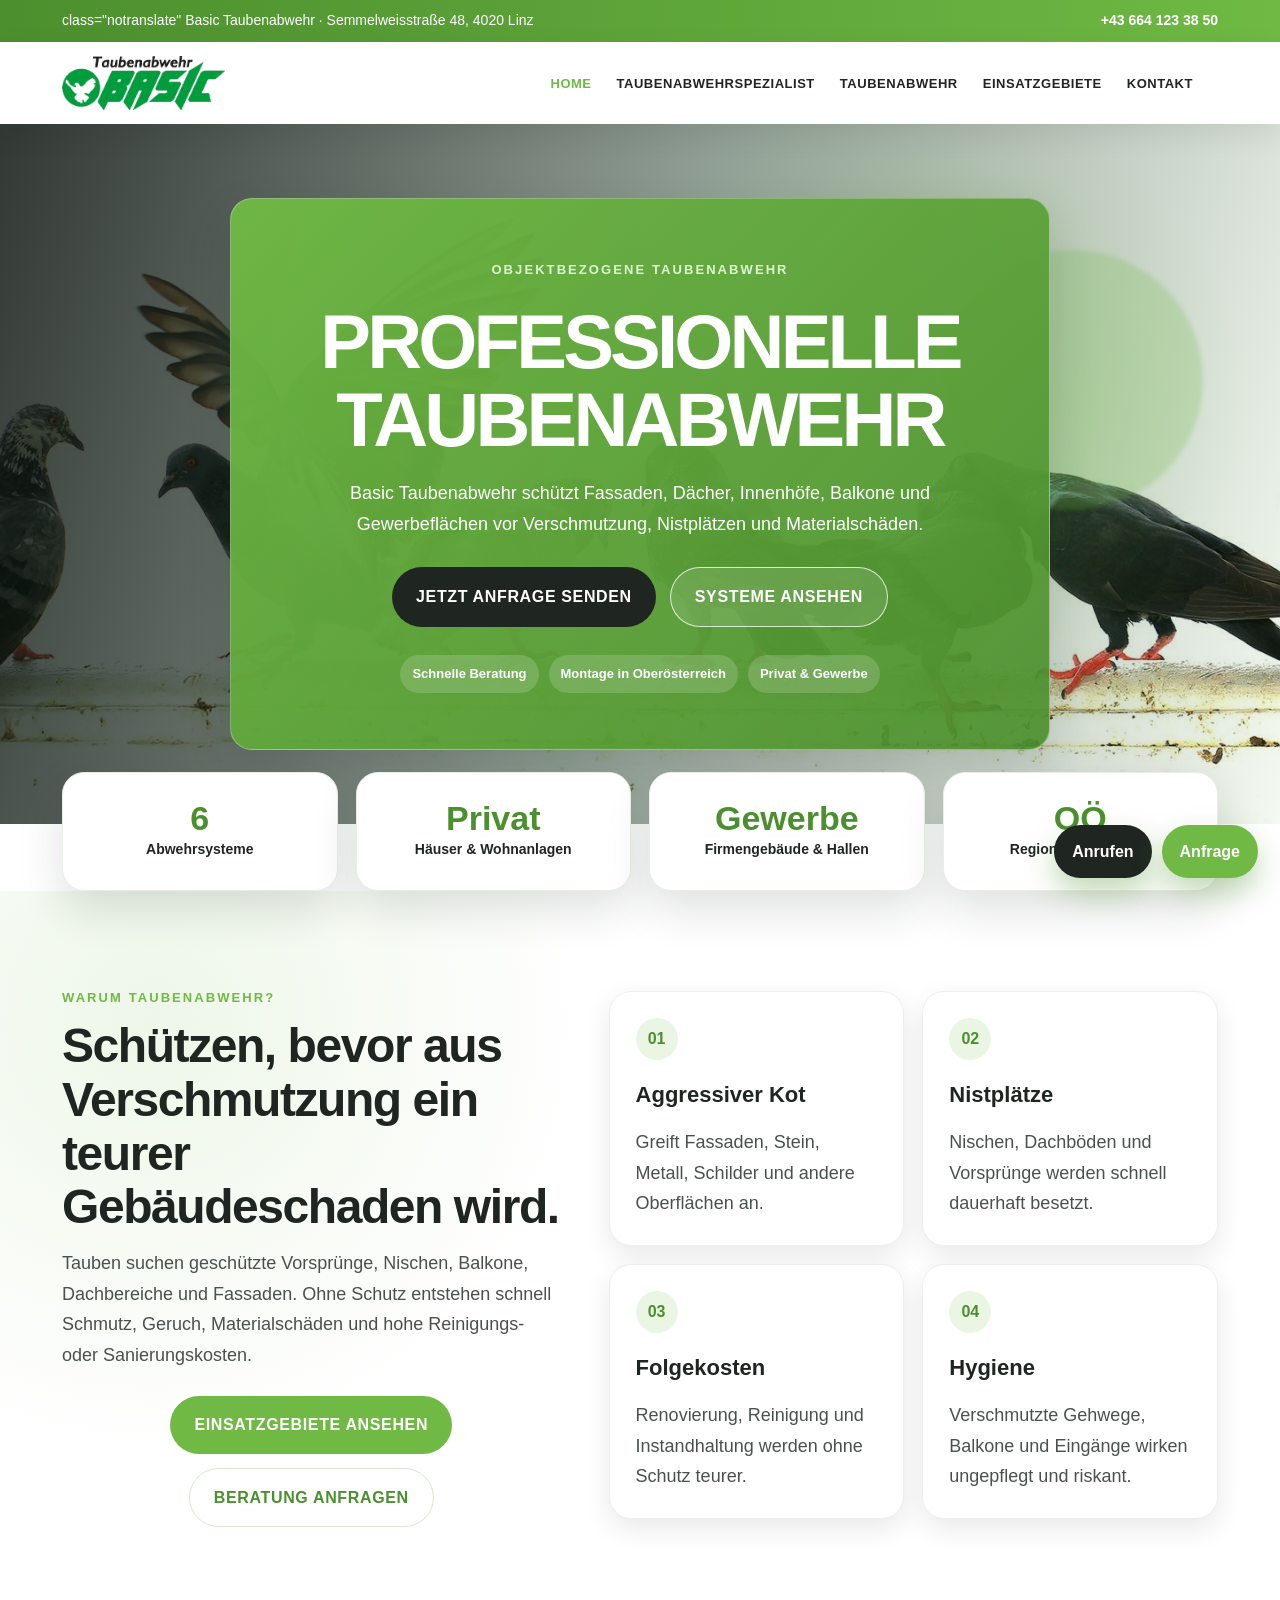
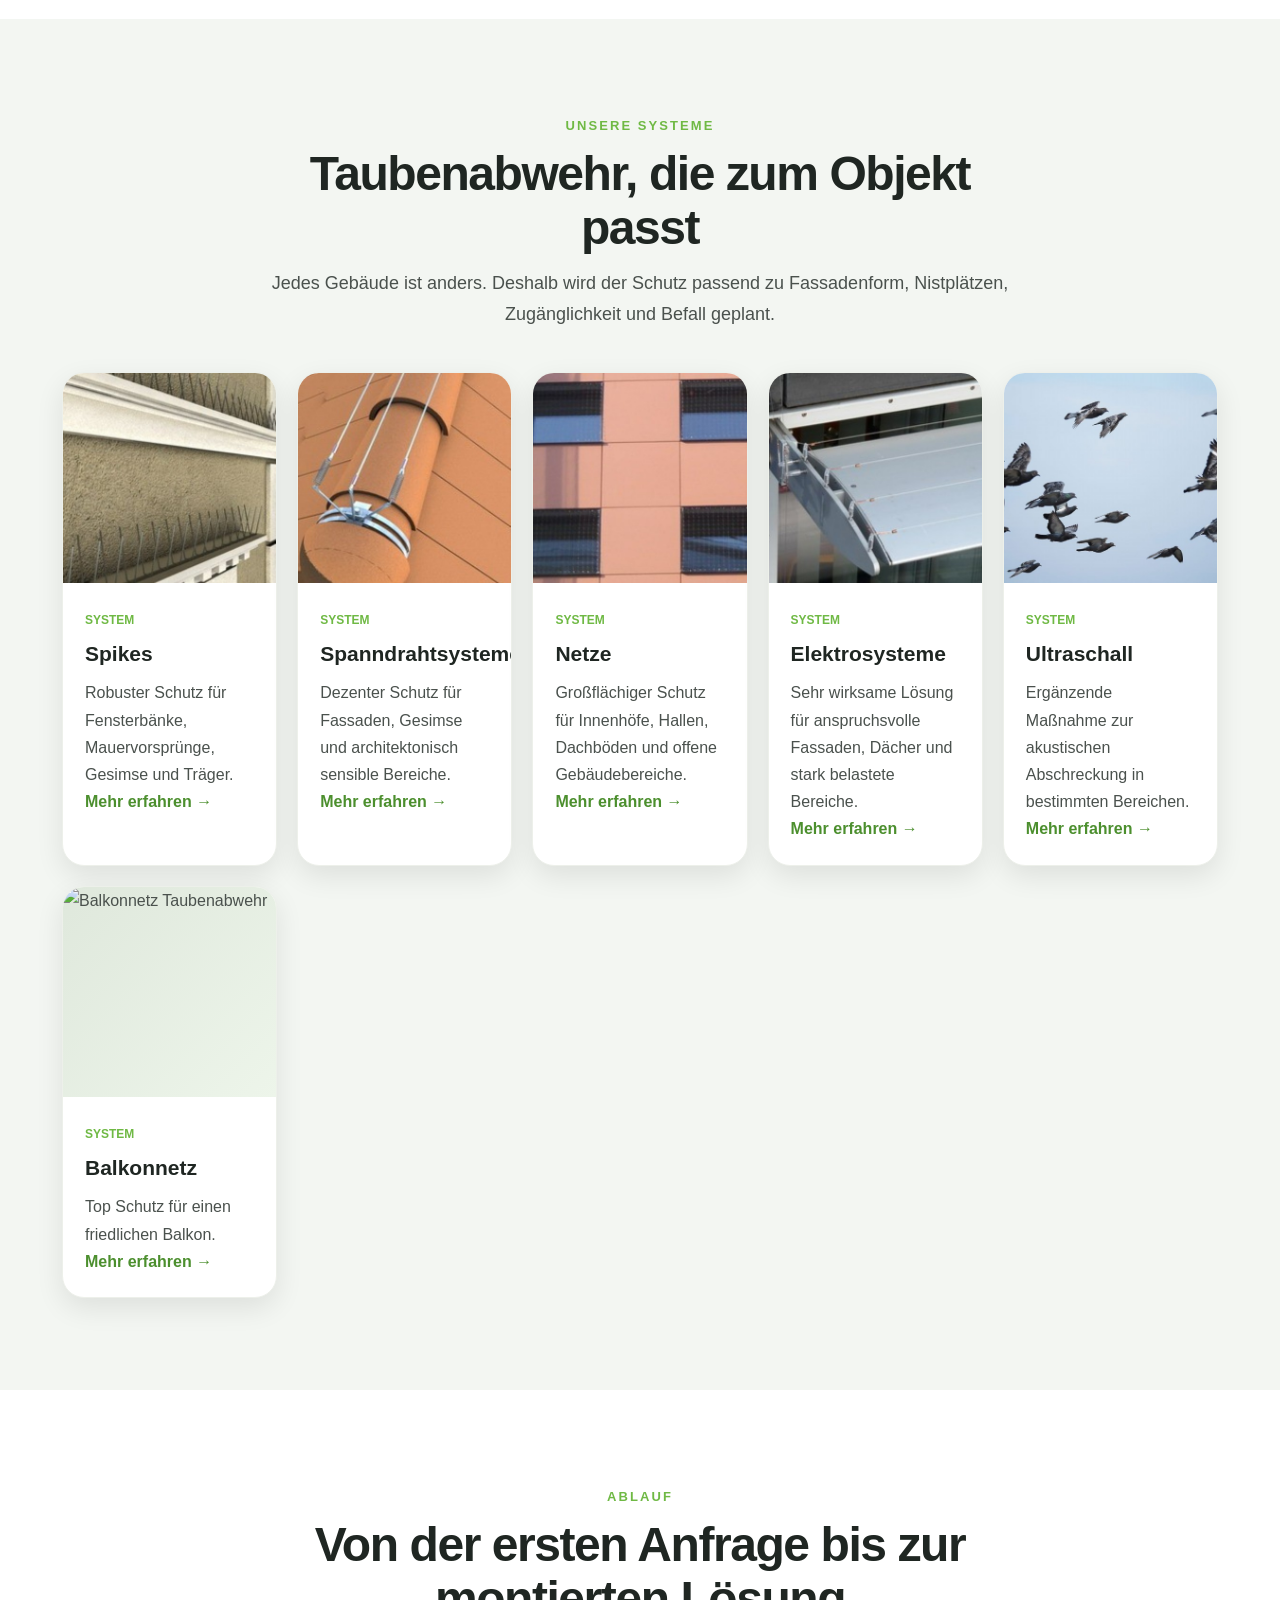
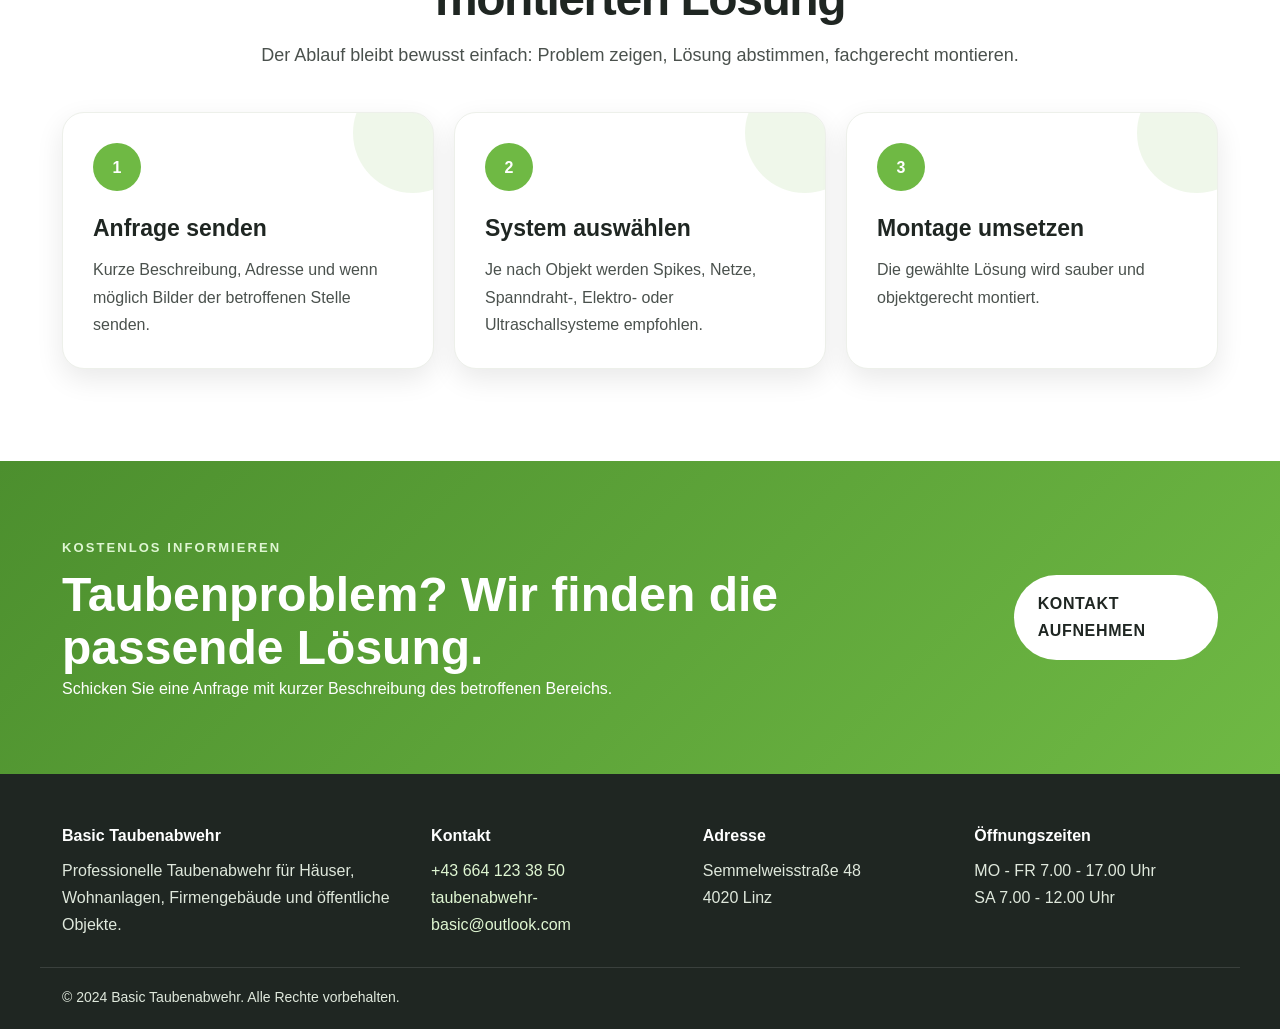
==== index.html @ 3859e220 "Add 'notranslate' class to title and span elements" ====
<!DOCTYPE html>
<html lang="de">
<head>
  <meta charset="UTF-8">
  <meta name="viewport" content="width=device-width, initial-scale=1.0">
  <meta name="description" content="Professionelle Taubenabwehr in Oberösterreich.">
  <title> class="notranslate" Basic Taubenabwehr - Professionelle Taubenabwehr in Oberösterreich</title>
  <link rel="stylesheet" href="styles.css">
</head>
<body>
<header>
  <div class="header-top">
    <div class="container header-top-inner">
      <span> class="notranslate" Basic Taubenabwehr · Semmelweisstraße 48, 4020 Linz</span>
      <a href="tel:+436641233850">+43 664 123 38 50</a>
    </div>
  </div>
  <nav class="navbar">
    <div class="container nav-container">
      <a class="logo" href="index.html" aria-label="Zur Startseite"><img src="img/logo.png" alt="Basic Taubenabwehr Logo"></a>
      <button class="mobile-toggle" aria-label="Menü öffnen" type="button"><span></span><span></span><span></span></button>
      <ul class="nav-menu">
        <li><a href="index.html" data-page="index.html">Home</a></li>
        <li><a href="ueber-uns.html" data-page="ueber-uns.html">Taubenabwehrspezialist</a></li>
        <li class="dropdown"><a href="taubenabwehr.html" data-page="taubenabwehr.html">Taubenabwehr</a>
          <ul class="dropdown-menu">
            <li><a href="spikes.html" data-page="spikes.html">Spikes</a></li>
            <li><a href="spanndrahtsysteme.html" data-page="spanndrahtsysteme.html">Spanndrahtsysteme</a></li>
            <li><a href="netze.html" data-page="netze.html">Netze</a></li>
            <li><a href="balkonnetze.html" data-page="balkonnetze.html">Balkonnetze</a></li>
            <li><a href="elektrosysteme.html" data-page="elektrosysteme.html">Elektrosysteme</a></li>
            <li><a href="ultraschall.html" data-page="ultraschall.html">Ultraschall</a></li>
          </ul>
        </li>
        <li><a href="einsatzgebiete.html" data-page="einsatzgebiete.html">Einsatzgebiete</a></li>
        <li><a href="kontakt.html" data-page="kontakt.html">Kontakt</a></li>

        <li class="language-item">
          <div class="gtranslate_wrapper"></div>
        </li>
      </ul>
    </div>
  </nav>
</header>

<section class="hero hero-home" id="home">
  <div class="hero-bg"></div>
  <div class="hero-overlay"></div>
  <div class="hero-shape hero-shape-one"></div>
  <div class="hero-shape hero-shape-two"></div>
  <div class="container hero-grid home-hero-grid">
    <div class="hero-content reveal">
      <span class="eyebrow light">Objektbezogene Taubenabwehr</span>
      <h1>PROFESSIONELLE<br>TAUBENABWEHR</h1>
      <p>Basic Taubenabwehr schützt Fassaden, Dächer, Innenhöfe, Balkone und Gewerbeflächen vor Verschmutzung, Nistplätzen und Materialschäden.</p>
      <div class="hero-actions">
        <a href="kontakt.html" class="btn-primary">Jetzt Anfrage senden</a>
        <a href="taubenabwehr.html" class="btn-ghost">Systeme ansehen</a>
      </div>
      <div class="trust-badges">
        <span>Schnelle Beratung</span>
        <span>Montage in Oberösterreich</span>
        <span>Privat & Gewerbe</span>
      </div>
    </div>
  </div>
</section>

<section class="stats-band">
  <div class="container stats-grid">
    <div class="stat-card reveal"><strong data-counter="6">0</strong><span>Abwehrsysteme</span></div>
    <div class="stat-card reveal"><strong>Privat</strong><span>Häuser & Wohnanlagen</span></div>
    <div class="stat-card reveal"><strong>Gewerbe</strong><span>Firmengebäude & Hallen</span></div>
    <div class="stat-card reveal"><strong>OÖ</strong><span>Regionale Betreuung</span></div>
  </div>
</section>

<section class="impact-section section-padding">
  <div class="container home-intro-grid">
    <div class="reveal">
      <span class="eyebrow">Warum Taubenabwehr?</span>
      <h2>Schützen, bevor aus Verschmutzung ein teurer Gebäudeschaden wird.</h2>
      <p>Tauben suchen geschützte Vorsprünge, Nischen, Balkone, Dachbereiche und Fassaden. Ohne Schutz entstehen schnell Schmutz, Geruch, Materialschäden und hohe Reinigungs- oder Sanierungskosten.</p>
      <div class="hero-actions dark-actions">
        <a href="einsatzgebiete.html" class="btn-secondary">Einsatzgebiete ansehen</a>
        <a href="kontakt.html" class="btn-outline">Beratung anfragen</a>
      </div>
    </div>
    <div class="impact-grid">
      <article class="impact-card reveal"><span>01</span><h3>Aggressiver Kot</h3><p>Greift Fassaden, Stein, Metall, Schilder und andere Oberflächen an.</p></article>
      <article class="impact-card reveal"><span>02</span><h3>Nistplätze</h3><p>Nischen, Dachböden und Vorsprünge werden schnell dauerhaft besetzt.</p></article>
      <article class="impact-card reveal"><span>03</span><h3>Folgekosten</h3><p>Renovierung, Reinigung und Instandhaltung werden ohne Schutz teurer.</p></article>
      <article class="impact-card reveal"><span>04</span><h3>Hygiene</h3><p>Verschmutzte Gehwege, Balkone und Eingänge wirken ungepflegt und riskant.</p></article>
    </div>
  </div>
</section>

<section class="services section-padding muted">
  <div class="container">
    <div class="section-heading reveal">
      <span class="eyebrow">Unsere Systeme</span>
      <h2>Taubenabwehr, die zum Objekt passt</h2>
      <p>Jedes Gebäude ist anders. Deshalb wird der Schutz passend zu Fassadenform, Nistplätzen, Zugänglichkeit und Befall geplant.</p>
    </div>
    <div class="systems-grid">
      <a class="system-card reveal" href="spikes.html"><div class="system-media"><img src="img/spikes/spikes-1.png" alt="Spikes Taubenabwehr"></div><div class="system-body"><span>System</span><h3>Spikes</h3><p>Robuster Schutz für Fensterbänke, Mauervorsprünge, Gesimse und Träger.</p><strong>Mehr erfahren →</strong></div></a>
      <a class="system-card reveal" href="spanndrahtsysteme.html"><div class="system-media"><img src="img/spanndrahtsysteme/spanndraht-1.png" alt="Spanndrahtsysteme Taubenabwehr"></div><div class="system-body"><span>System</span><h3>Spanndrahtsysteme</h3><p>Dezenter Schutz für Fassaden, Gesimse und architektonisch sensible Bereiche.</p><strong>Mehr erfahren →</strong></div></a>
      <a class="system-card reveal" href="netze.html"><div class="system-media"><img src="img/netze/netze-1.png" alt="Netze Taubenabwehr"></div><div class="system-body"><span>System</span><h3>Netze</h3><p>Großflächiger Schutz für Innenhöfe, Hallen, Dachböden und offene Gebäudebereiche.</p><strong>Mehr erfahren →</strong></div></a>
      <a class="system-card reveal" href="elektrosysteme.html"><div class="system-media"><img src="img/elektrosysteme/elektro-1.png" alt="Elektrosysteme Taubenabwehr"></div><div class="system-body"><span>System</span><h3>Elektrosysteme</h3><p>Sehr wirksame Lösung für anspruchsvolle Fassaden, Dächer und stark belastete Bereiche.</p><strong>Mehr erfahren →</strong></div></a>
      <a class="system-card reveal" href="ultraschall.html"><div class="system-media"><img src="img/ultraschall/ultraschall-1.png" alt="Ultraschall Taubenabwehr"></div><div class="system-body"><span>System</span><h3>Ultraschall</h3><p>Ergänzende Maßnahme zur akustischen Abschreckung in bestimmten Bereichen.</p><strong>Mehr erfahren →</strong></div></a>
      <a class="system-card reveal" href="balkonnetze.html"><div class="system-media"><img src="img/balkonnetze/balkonnetze-1.png" alt="Balkonnetz Taubenabwehr"></div><div class="system-body"><span>System</span><h3>Balkonnetz</h3><p>Top Schutz für einen friedlichen Balkon.</p><strong>Mehr erfahren →</strong></div></a>
    </div>
  </div>
</section>

<section class="process-section section-padding">
  <div class="container">
    <div class="section-heading reveal">
      <span class="eyebrow">Ablauf</span>
      <h2>Von der ersten Anfrage bis zur montierten Lösung</h2>
      <p>Der Ablauf bleibt bewusst einfach: Problem zeigen, Lösung abstimmen, fachgerecht montieren.</p>
    </div>
    <div class="steps home-steps">
      <div class="step-card reveal"><span>1</span><h3>Anfrage senden</h3><p>Kurze Beschreibung, Adresse und wenn möglich Bilder der betroffenen Stelle senden.</p></div>
      <div class="step-card reveal"><span>2</span><h3>System auswählen</h3><p>Je nach Objekt werden Spikes, Netze, Spanndraht-, Elektro- oder Ultraschallsysteme empfohlen.</p></div>
      <div class="step-card reveal"><span>3</span><h3>Montage umsetzen</h3><p>Die gewählte Lösung wird sauber und objektgerecht montiert.</p></div>
    </div>
  </div>
</section>

<section class="cta-section">
  <div class="container cta-box reveal">
    <div><span class="eyebrow light">Kostenlos informieren</span><h2>Taubenproblem? Wir finden die passende Lösung.</h2><p>Schicken Sie eine Anfrage mit kurzer Beschreibung des betroffenen Bereichs.</p></div>
    <a class="btn-primary dark" href="kontakt.html">Kontakt aufnehmen</a>
  </div>
</section>

<div class="sticky-actions"><a href="tel:+436641233850" aria-label="Jetzt anrufen">Anrufen</a><a href="kontakt.html" aria-label="Anfrage senden">Anfrage</a></div>
<footer>
  <div class="container footer-grid">
    <div><strong>Basic Taubenabwehr</strong><p>Professionelle Taubenabwehr für Häuser, Wohnanlagen, Firmengebäude und öffentliche Objekte.</p></div>
    <div><strong>Kontakt</strong><p><a href="tel:+436641233850">+43 664 123 38 50</a><br><a class="notranslate" href="mailto:taubenabwehr-basic@outlook.com">taubenabwehr-basic@outlook.com</a></p></div>
    <div><strong>Adresse</strong><p>Semmelweisstraße 48<br>4020 Linz</p></div>
    <div><strong>Öffnungszeiten</strong><p>MO - FR 7.00 - 17.00 Uhr<br>SA 7.00 - 12.00 Uhr</p></div>
  </div>
  <div class="container footer-bottom"><p>&copy; 2024 Basic Taubenabwehr. Alle Rechte vorbehalten.</p></div>
</footer>
<script>
  window.gtranslateSettings = {
    default_language: "de",
    native_language_names: true,
    detect_browser_language: false,
    languages: ["de", "en", "bs"],
    wrapper_selector: ".gtranslate_wrapper",
    switcher_horizontal_position: "inline",
    flag_style: "3d"
  };
</script>
<script src="https://cdn.gtranslate.net/widgets/latest/flags.js" defer></script>
<script src="script.js"></script>
</body>
</html>
---- styles.css ----
/* =========================================================
   Basic Taubenabwehr - Modern Website Styles
   ========================================================= */

* {
  margin: 0;
  padding: 0;
  box-sizing: border-box;
}

:root {
  --primary: #6fb944;
  --primary-dark: #4c8f2e;
  --primary-soft: #eaf5e4;
  --dark: #1f2622;
  --text: #4a514d;
  --muted: #f3f6f2;
  --white: #ffffff;
  --border: #edf0ea;
  --shadow: 0 18px 45px rgba(24, 38, 29, 0.14);
  --shadow-soft: 0 10px 28px rgba(0, 0, 0, 0.09);
  --radius: 22px;
}

html {
  scroll-behavior: smooth;
}

body {
  font-family: 'Segoe UI', Tahoma, Geneva, Verdana, sans-serif;
  color: var(--text);
  line-height: 1.7;
  background: var(--white);
  overflow-x: hidden;
}

img {
  max-width: 100%;
  display: block;
}

a {
  color: inherit;
}

.container {
  max-width: 1200px;
  margin: 0 auto;
  padding: 0 22px;
}

/* Header */
.header-top {
  background: linear-gradient(90deg, var(--primary-dark), var(--primary));
  color: var(--white);
  font-size: 14px;
}

.header-top-inner {
  display: flex;
  justify-content: space-between;
  gap: 16px;
  padding-top: 9px;
  padding-bottom: 9px;
}

.header-top a {
  color: var(--white);
  text-decoration: none;
  font-weight: 800;
}

.navbar {
  position: sticky;
  top: 0;
  z-index: 1000;
  background: rgba(255, 255, 255, 0.94);
  backdrop-filter: blur(14px);
  box-shadow: 0 10px 30px rgba(0, 0, 0, 0.08);
}

.nav-container {
  display: flex;
  align-items: center;
  justify-content: space-between;
  padding-top: 14px;
  padding-bottom: 14px;
}

.logo img {
  height: 54px;
  width: auto;
}

.nav-menu {
  display: flex;
  align-items: center;
  gap: 25px;
  list-style: none;
}

.nav-menu a {
  text-decoration: none;
  font-size: 13px;
  font-weight: 800;
  text-transform: uppercase;
  letter-spacing: 0.04em;
  color: var(--dark);
  transition: color 0.25s ease;
}

.nav-menu a:hover,
.nav-menu a.active {
  color: var(--primary);
}

.dropdown {
  position: relative;
}

.dropdown-menu {
  position: absolute;
  top: 100%;
  left: 0;
  min-width: 235px;
  list-style: none;
  background: var(--white);
  padding: 12px;
  border-radius: 16px;
  box-shadow: var(--shadow);
  opacity: 0;
  pointer-events: none;
  transform: translateY(10px);
  transition: all 0.25s ease;
}

.dropdown:hover .dropdown-menu {
  opacity: 1;
  pointer-events: auto;
  transform: translateY(0);
}

.dropdown-menu a {
  display: block;
  padding: 10px 12px;
  text-transform: none;
  border-radius: 10px;
}

.dropdown-menu a:hover {
  background: var(--muted);
}

.mobile-toggle {
  display: none;
  background: none;
  border: 0;
  padding: 8px;
  cursor: pointer;
}

.mobile-toggle span {
  display: block;
  width: 28px;
  height: 3px;
  background: var(--dark);
  margin: 5px 0;
  border-radius: 8px;
  transition: 0.25s ease;
}

/* Buttons */
.btn-primary,
.btn-secondary,
.btn-ghost,
.btn-outline {
  display: inline-flex;
  align-items: center;
  justify-content: center;
  gap: 8px;
  border: 0;
  text-decoration: none;
  font-weight: 900;
  text-transform: uppercase;
  letter-spacing: 0.04em;
  padding: 15px 24px;
  border-radius: 999px;
  cursor: pointer;
  transition: all 0.25s ease;
}

.btn-primary {
  background: var(--dark);
  color: var(--white);
}

.btn-primary:hover {
  transform: translateY(-3px);
  box-shadow: 0 12px 28px rgba(0, 0, 0, 0.22);
}

.btn-primary.dark {
  background: var(--white);
  color: var(--dark);
}

.btn-secondary {
  background: var(--primary);
  color: var(--white);
}

.btn-secondary:hover {
  background: var(--primary-dark);
  transform: translateY(-3px);
}

.btn-ghost {
  border: 1px solid rgba(255, 255, 255, 0.75);
  color: var(--white);
  background: rgba(255, 255, 255, 0.12);
}

.btn-ghost:hover {
  background: var(--white);
  color: var(--dark);
}

.btn-outline {
  background: var(--white);
  color: var(--primary-dark);
  border: 1px solid #d7e7cf;
}

.btn-outline:hover {
  transform: translateY(-3px);
  box-shadow: var(--shadow-soft);
}

/* Hero */
.hero {
  min-height: 700px;
  position: relative;
  display: flex;
  align-items: center;
  overflow: hidden;
}

.hero-bg {
  position: absolute;
  inset: 0;
  background: url('img/hero.jpg') center / cover no-repeat;
  animation: heroZoom 18s ease-in-out infinite alternate;;
}

.hero-overlay {
  position: absolute;
  inset: 0;
  background:
    radial-gradient(circle at 72% 40%, rgba(111, 185, 68, 0.28), transparent 32%),
    linear-gradient(105deg, rgba(12, 19, 14, 0.84), rgba(17, 48, 27, 0.46), rgba(111, 185, 68, 0.08));
}

.hero-shape {
  position: absolute;
  border-radius: 999px;
  background: rgba(111, 185, 68, 0.24);
  filter: blur(2px);
  animation: floatShape 7s ease-in-out infinite alternate;
}

.hero-shape-one {
  width: 260px;
  height: 260px;
  right: 6%;
  top: 18%;
}

.hero-shape-two {
  width: 130px;
  height: 130px;
  right: 25%;
  bottom: 14%;
  animation-delay: 1.4s;
}

.hero-grid {
  position: relative;
  z-index: 1;
}

.home-hero-grid {
  display: grid;
  grid-template-columns: minmax(0, 1.15fr) minmax(330px, 0.85fr);
  gap: 42px;
  align-items: center;
}

.hero-content {
  max-width: 730px;
  background: linear-gradient(135deg, rgba(111, 185, 68, 0.97), rgba(76, 143, 46, 0.92));
  padding: 56px;
  border-radius: var(--radius);
  box-shadow: var(--shadow);
  color: var(--white);
  border: 1px solid rgba(255, 255, 255, 0.3);
}

.hero-content h1 {
  font-size: clamp(42px, 6vw, 76px);
  line-height: 1.02;
  letter-spacing: -0.05em;
  margin: 12px 0 20px;
  text-transform: uppercase;
}

.hero-content p,
.page-hero p,
.detail-hero p {
  font-size: 18px;
  max-width: 760px;
}

.hero-actions {
  display: flex;
  gap: 14px;
  flex-wrap: wrap;
  margin-top: 28px;
}

.dark-actions {
  margin-top: 26px;
}

.trust-badges {
  display: flex;
  gap: 10px;
  flex-wrap: wrap;
  margin-top: 28px;
}

.trust-badges span {
  font-size: 13px;
  font-weight: 800;
  background: rgba(255, 255, 255, 0.16);
  padding: 8px 12px;
  border-radius: 999px;
}

.hero-side {
  color: var(--white);
  background: rgba(255, 255, 255, 0.12);
  border: 1px solid rgba(255, 255, 255, 0.28);
  backdrop-filter: blur(16px);
  border-radius: 28px;
  padding: 28px;
  box-shadow: var(--shadow);
}

.hero-side-top {
  display: flex;
  justify-content: space-between;
  gap: 18px;
  align-items: center;
  border-bottom: 1px solid rgba(255, 255, 255, 0.22);
  padding-bottom: 18px;
  margin-bottom: 20px;
}

.hero-side-top span {
  text-transform: uppercase;
  letter-spacing: 0.14em;
  font-size: 12px;
  font-weight: 900;
  color: #dff6d2;
}

.hero-side-top strong {
  font-size: 28px;
  line-height: 1;
}

.mini-process {
  display: grid;
  gap: 15px;
}

.mini-process div {
  display: grid;
  grid-template-columns: 48px 1fr;
  gap: 14px;
  align-items: center;
}

.mini-process span {
  width: 48px;
  height: 48px;
  display: grid;
  place-items: center;
  border-radius: 50%;
  background: var(--primary);
  color: var(--white);
  font-weight: 900;
}

.mini-process p {
  font-weight: 700;
}

.side-link {
  display: inline-flex;
  margin-top: 22px;
  color: var(--white);
  font-weight: 900;
  text-decoration: none;
}

/* Sections */
.eyebrow {
  display: inline-block;
  text-transform: uppercase;
  font-weight: 900;
  font-size: 13px;
  letter-spacing: 0.16em;
  color: var(--primary);
  margin-bottom: 10px;
}

.eyebrow.light {
  color: #dff6d2;
}

.section-padding {
  padding: 92px 0;
}

.muted {
  background: var(--muted);
}

.section-heading {
  text-align: center;
  max-width: 780px;
  margin: 0 auto 42px;
}

.section-heading h2,
.split-layout h2,
.contact h2,
.home-intro-grid h2 {
  font-size: clamp(30px, 4vw, 48px);
  line-height: 1.12;
  color: var(--dark);
  letter-spacing: -0.03em;
}

.section-heading p,
.home-intro-grid p {
  font-size: 18px;
  margin-top: 14px;
}

/* Stats */
.stats-band {
  margin-top: -52px;
  position: relative;
  z-index: 4;
}

.stats-grid {
  display: grid;
  grid-template-columns: repeat(4, 1fr);
  gap: 18px;
}

.stat-card {
  background: var(--white);
  border-radius: var(--radius);
  box-shadow: var(--shadow);
  padding: 28px;
  text-align: center;
  border: 1px solid #e8eee5;
}

.stat-card strong {
  display: block;
  color: var(--primary-dark);
  font-size: 34px;
  line-height: 1;
}

.stat-card span {
  font-weight: 800;
  color: var(--dark);
  font-size: 14px;
}

/* Home impact */
.impact-section {
  background:
    radial-gradient(circle at 12% 18%, rgba(111, 185, 68, 0.12), transparent 34%),
    var(--white);
}

.home-intro-grid {
  display: grid;
  grid-template-columns: 0.9fr 1.1fr;
  gap: 48px;
  align-items: center;
}

.impact-grid {
  display: grid;
  grid-template-columns: repeat(2, 1fr);
  gap: 18px;
}

.impact-card {
  background: var(--white);
  border: 1px solid var(--border);
  box-shadow: var(--shadow-soft);
  border-radius: var(--radius);
  padding: 26px;
  transition: transform 0.25s ease, box-shadow 0.25s ease;
}

.impact-card:hover {
  transform: translateY(-6px);
  box-shadow: var(--shadow);
}

.impact-card span {
  display: inline-grid;
  place-items: center;
  width: 42px;
  height: 42px;
  border-radius: 50%;
  background: var(--primary-soft);
  color: var(--primary-dark);
  font-weight: 900;
  margin-bottom: 16px;
}

.impact-card h3 {
  color: var(--dark);
  font-size: 22px;
  margin-bottom: 8px;
}

/* Systems */
.systems-grid {
  display: grid;
  grid-template-columns: repeat(5, 1fr);
  gap: 20px;
}

.system-card {
  background: var(--white);
  border-radius: var(--radius);
  overflow: hidden;
  text-decoration: none;
  box-shadow: var(--shadow-soft);
  transition: 0.3s ease;
  border: 1px solid var(--border);
}

.system-card:hover {
  transform: translateY(-9px);
  box-shadow: var(--shadow);
}

.system-media {
  height: 210px;
  overflow: hidden;
  background: linear-gradient(135deg, #dfe8dc, #edf5ea);
}

.system-media img {
  height: 100%;
  width: 100%;
  object-fit: cover;
  transition: transform 0.5s ease;
}

.system-card:hover img {
  transform: scale(1.08);
}

.system-body {
  padding: 22px;
}

.system-body span {
  font-size: 12px;
  text-transform: uppercase;
  color: var(--primary);
  font-weight: 900;
}

.system-body h3 {
  color: var(--dark);
  font-size: 21px;
  margin: 4px 0 8px;
}

.system-body strong {
  color: var(--primary-dark);
}

/* Split panels */
.split-layout {
  display: grid;
  grid-template-columns: 1.1fr 0.9fr;
  gap: 54px;
  align-items: center;
}

.info-panel,
.price-box {
  background: var(--white);
  border-radius: var(--radius);
  box-shadow: var(--shadow);
  padding: 34px;
  border: 1px solid var(--border);
}

.info-panel h3,
.price-box h3 {
  font-size: 26px;
  color: var(--dark);
  margin-bottom: 16px;
}

.check-list {
  list-style: none;
  display: grid;
  gap: 12px;
  margin-top: 18px;
}

.check-list li {
  position: relative;
  padding-left: 34px;
}

.check-list li::before {
  content: '✓';
  position: absolute;
  left: 0;
  top: 0;
  width: 24px;
  height: 24px;
  border-radius: 50%;
  background: var(--primary);
  color: var(--white);
  display: grid;
  place-items: center;
  font-weight: 900;
  font-size: 14px;
}

/* Steps */
.steps {
  display: grid;
  grid-template-columns: repeat(3, 1fr);
  gap: 20px;
}

.step-card {
  position: relative;
  background: var(--white);
  border: 1px solid var(--border);
  border-radius: var(--radius);
  padding: 30px;
  box-shadow: var(--shadow-soft);
  overflow: hidden;
}

.step-card::after {
  content: '';
  position: absolute;
  right: -40px;
  top: -40px;
  width: 120px;
  height: 120px;
  border-radius: 50%;
  background: rgba(111, 185, 68, 0.11);
}

.step-card span {
  display: inline-grid;
  place-items: center;
  width: 48px;
  height: 48px;
  border-radius: 50%;
  background: var(--primary);
  color: var(--white);
  font-weight: 900;
  margin-bottom: 18px;
}

.step-card h3 {
  color: var(--dark);
  font-size: 23px;
  margin-bottom: 8px;
}

/* Gallery */
.gallery-grid {
  display: grid;
  grid-template-columns: repeat(3, 1fr);
  gap: 18px;
}

.gallery-grid.small {
  grid-template-columns: repeat(4, 1fr);
}

.gallery-item {
  position: relative;
  border: 0;
  border-radius: 18px;
  overflow: hidden;
  cursor: pointer;
  box-shadow: 0 12px 28px rgba(0, 0, 0, 0.12);
  background: #dfe8dc;
  height: 240px;
}

.gallery-grid.small .gallery-item {
  height: 210px;
}

.gallery-item img {
  height: 100%;
  width: 100%;
  object-fit: cover;
  transition: transform 0.35s ease;
}

.gallery-item:hover img {
  transform: scale(1.08);
}

.gallery-item span {
  position: absolute;
  left: 14px;
  bottom: 14px;
  background: rgba(31, 38, 34, 0.78);
  color: var(--white);
  border-radius: 999px;
  padding: 7px 12px;
  font-weight: 800;
}

/* CTA */
.cta-section {
  padding: 72px 0;
  background: linear-gradient(135deg, var(--primary-dark), var(--primary));
  color: var(--white);
}

.cta-box {
  display: flex;
  align-items: center;
  justify-content: space-between;
  gap: 24px;
}

.cta-box h2 {
  font-size: clamp(30px, 4vw, 48px);
  line-height: 1.1;
}

/* Page heroes */
.page-hero,
.detail-hero {
  position: relative;
  background:
    linear-gradient(135deg, rgba(31, 38, 34, 0.94), rgba(76, 143, 46, 0.86)),
    url('img/hero.jpg') center / cover no-repeat;
  color: var(--white);
  padding: 105px 0;
}

.page-hero h1,
.detail-hero h1 {
  font-size: clamp(42px, 6vw, 72px);
  line-height: 1.05;
  letter-spacing: -0.05em;
  margin-bottom: 18px;
}

/* Detail pages */
.detail-grid {
  display: grid;
  grid-template-columns: 0.88fr 1.12fr;
  gap: 48px;
  align-items: center;
}

.system-slider {
  position: relative;
  background: var(--white);
  border-radius: var(--radius);
  box-shadow: var(--shadow);
  overflow: hidden;
  color: var(--dark);
}

.slides {
  height: 420px;
  position: relative;
}

.slide {
  position: absolute;
  inset: 0;
  opacity: 0;
  transition: opacity 0.45s ease;
}

.slide.active {
  opacity: 1;
}

.slide img {
  height: 100%;
  width: 100%;
  object-fit: cover;
}

.slider-btn {
  position: absolute;
  top: 42%;
  transform: translateY(-50%);
  width: 42px;
  height: 42px;
  border-radius: 50%;
  border: 0;
  background: rgba(255, 255, 255, 0.92);
  font-size: 30px;
  cursor: pointer;
  box-shadow: 0 8px 20px rgba(0, 0, 0, 0.16);
}

.slider-btn.prev {
  left: 16px;
}

.slider-btn.next {
  right: 16px;
}

.slider-thumbs {
  display: grid;
  grid-template-columns: repeat(4, 1fr);
  gap: 8px;
  padding: 10px;
  background: var(--white);
}

.thumb {
  border: 3px solid transparent;
  border-radius: 12px;
  overflow: hidden;
  cursor: pointer;
  background: #eeeeee;
  height: 72px;
}

.thumb.active {
  border-color: var(--primary);
}

.thumb img {
  width: 100%;
  height: 100%;
  object-fit: cover;
}

.benefits-grid {
  display: grid;
  grid-template-columns: repeat(4, 1fr);
  gap: 18px;
}

.benefit-card {
  background: var(--white);
  border-radius: var(--radius);
  padding: 24px;
  box-shadow: var(--shadow-soft);
  border: 1px solid var(--border);
}

.benefit-card span {
  display: grid;
  place-items: center;
  width: 38px;
  height: 38px;
  border-radius: 50%;
  background: var(--primary);
  color: var(--white);
  font-weight: 900;
  margin-bottom: 16px;
}

.benefit-card h3 {
  color: var(--dark);
  margin-bottom: 8px;
}

.pill-list {
  list-style: none;
  display: flex;
  gap: 12px;
  flex-wrap: wrap;
  margin-top: 18px;
}

.pill-list li {
  background: var(--white);
  border: 1px solid #dde8d7;
  padding: 12px 16px;
  border-radius: 999px;
  font-weight: 800;
  color: var(--dark);
}

.price-box span {
  text-transform: uppercase;
  color: var(--primary);
  font-weight: 900;
  letter-spacing: 0.12em;
  font-size: 12px;
}

.price-box p {
  margin: 12px 0 20px;
}

/* Areas */
.area-grid.visual {
  display: grid;
  grid-template-columns: repeat(4, 1fr);
  gap: 20px;
}

.area-card {
  background: var(--white);
  border-radius: var(--radius);
  overflow: hidden;
  box-shadow: var(--shadow-soft);
  border: 1px solid var(--border);
}

.area-card img {
  height: 165px;
  width: 100%;
  object-fit: cover;
  background: #dfe8dc;
}

.area-card div {
  padding: 22px;
}

.area-card h3 {
  color: var(--dark);
  font-size: 21px;
  margin-bottom: 8px;
}

/* Comparison table */
.table-wrap {
  overflow-x: auto;
  background: var(--white);
  border-radius: var(--radius);
  box-shadow: var(--shadow);
}

.comparison-table {
  width: 100%;
  border-collapse: collapse;
  min-width: 760px;
}

.comparison-table th,
.comparison-table td {
  text-align: left;
  padding: 18px;
  border-bottom: 1px solid var(--border);
}

.comparison-table th {
  background: var(--dark);
  color: var(--white);
}

.comparison-table a {
  color: var(--primary-dark);
  font-weight: 900;
}

/* Contact */
.contact-wrapper {
  display: grid;
  grid-template-columns: 1.1fr 0.9fr;
  gap: 44px;
  align-items: start;
}

.contact-form,
.contact-info {
  background: var(--white);
  border-radius: var(--radius);
  box-shadow: var(--shadow);
  padding: 36px;
  border: 1px solid var(--border);
}

.form-row {
  display: grid;
  grid-template-columns: 1fr 1fr;
  gap: 16px;
}

.form-group {
  margin-bottom: 18px;
}

.form-group label {
  display: block;
  font-weight: 900;
  color: var(--dark);
  margin-bottom: 7px;
}

.form-group input,
.form-group textarea,
.form-group select {
  width: 100%;
  border: 1px solid #dbe5d8;
  border-radius: 14px;
  padding: 13px 15px;
  font: inherit;
  background: var(--white);
}

.form-group input:focus,
.form-group textarea:focus,
.form-group select:focus {
  outline: 2px solid rgba(111, 185, 68, 0.25);
  border-color: var(--primary);
}

.form-note {
  font-size: 13px;
  color: #66706a;
  margin-bottom: 16px;
}

.info-item {
  margin: 20px 0;
}

.info-item h3 {
  color: var(--dark);
}

.info-item a {
  color: var(--primary-dark);
  font-weight: 900;
  text-decoration: none;
}

.map-placeholder {
  margin-top: 24px;
  border-radius: 18px;
  background: linear-gradient(135deg, #dfe8dc, #f7faf5);
  min-height: 160px;
  display: grid;
  place-items: center;
  text-align: center;
  font-weight: 900;
  color: var(--dark);
  border: 1px dashed #b8c9b1;
}

/* Sticky CTA */
.sticky-actions {
  position: fixed;
  right: 22px;
  bottom: 22px;
  z-index: 999;
  display: flex;
  gap: 10px;
}

.sticky-actions a {
  background: var(--primary);
  color: var(--white);
  text-decoration: none;
  font-weight: 900;
  border-radius: 999px;
  padding: 13px 18px;
  box-shadow: 0 14px 30px rgba(76, 143, 46, 0.35);
}

.sticky-actions a:first-child {
  background: var(--dark);
}

/* Footer */
footer {
  background: var(--dark);
  color: #dfe8dc;
  padding: 48px 0 20px;
}

.footer-grid {
  display: grid;
  grid-template-columns: 1.4fr 1fr 1fr 1fr;
  gap: 28px;
}

.footer-grid strong {
  color: var(--white);
  display: block;
  margin-bottom: 8px;
}

.footer-grid a {
  color: #dff6d2;
  text-decoration: none;
}

.footer-bottom {
  border-top: 1px solid rgba(255, 255, 255, 0.12);
  margin-top: 28px;
  padding-top: 18px;
  font-size: 14px;
}

/* Animations */
.reveal {
  opacity: 0;
  transform: translateY(28px);
  transition: opacity 0.7s ease, transform 0.7s ease;
}

.reveal.is-visible {
  opacity: 1;
  transform: none;
}

.lightbox {
  position: fixed;
  inset: 0;
  z-index: 2000;
  display: none;
  align-items: center;
  justify-content: center;
  padding: 28px;
  background: rgba(0, 0, 0, 0.88);
}

.lightbox.active {
  display: flex;
}

.lightbox img {
  max-height: 86vh;
  max-width: 92vw;
  border-radius: 18px;
}

.lightbox button {
  position: absolute;
  top: 20px;
  right: 24px;
  width: 44px;
  height: 44px;
  border-radius: 50%;
  border: 0;
  font-size: 28px;
  cursor: pointer;
}

@keyframes heroZoom {
  from { transform: scale(1); }
  to { transform: scale(1.08); }
}

@keyframes floatShape {
  from { transform: translateY(0) scale(1); }
  to { transform: translateY(-22px) scale(1.04); }
}

/* Responsive */
@media (max-width: 1100px) {
  .home-hero-grid,
  .home-intro-grid {
    grid-template-columns: 1fr;
  }

  .hero-side {
    max-width: 620px;
  }

  .systems-grid {
    grid-template-columns: repeat(2, 1fr);
  }

  .stats-grid,
  .benefits-grid,
  .area-grid.visual {
    grid-template-columns: repeat(2, 1fr);
  }

  .detail-grid,
  .split-layout,
  .contact-wrapper {
    grid-template-columns: 1fr;
  }

  .footer-grid {
    grid-template-columns: repeat(2, 1fr);
  }
}

@media (max-width: 768px) {
  .header-top-inner {
    flex-direction: column;
    gap: 2px;
    text-align: center;
  }

  .mobile-toggle {
    display: block;
  }

  .nav-menu {
    position: absolute;
    left: 0;
    right: 0;
    top: 100%;
    display: none;
    flex-direction: column;
    align-items: stretch;
    gap: 4px;
    padding: 20px;
    background: var(--white);
    box-shadow: var(--shadow);
  }

  .nav-menu.active {
    display: flex;
  }

  .dropdown-menu {
    position: static;
    display: none;
    opacity: 1;
    pointer-events: auto;
    transform: none;
    box-shadow: none;
    background: var(--muted);
    margin-top: 8px;
  }

  .dropdown.active .dropdown-menu {
    display: block;
  }

  .hero {
    min-height: 690px;
  }

  .hero-content {
    padding: 34px;
  }

  .hero-side {
    display: none;
  }

  .stats-band {
    margin-top: 0;
    padding: 22px 0;
    background: var(--muted);
  }

  .stats-grid,
  .systems-grid,
  .gallery-grid,
  .gallery-grid.small,
  .benefits-grid,
  .area-grid.visual,
  .footer-grid,
  .steps,
  .impact-grid {
    grid-template-columns: 1fr;
  }

  .form-row {
    grid-template-columns: 1fr;
  }

  .cta-box {
    flex-direction: column;
    align-items: flex-start;
  }

  .sticky-actions {
    left: 12px;
    right: 12px;
    bottom: 12px;
  }

  .sticky-actions a {
    flex: 1;
    text-align: center;
  }

  .slides {
    height: 320px;
  }

  .section-padding {
    padding: 66px 0;
  }
}

@media (max-width: 480px) {
  .hero-content h1,
  .page-hero h1,
  .detail-hero h1 {
    font-size: 38px;
  }

  .hero-actions {
    flex-direction: column;
  }

  .btn-primary,
  .btn-secondary,
  .btn-ghost,
  .btn-outline {
    width: 100%;
  }

  .system-media {
    height: 190px;
  }
}
.area-grid.clean-cards {
  display: grid;
  grid-template-columns: repeat(4, minmax(0, 1fr));
  gap: 24px;
}

.area-grid.clean-cards .area-card {
  background: #ffffff;
  border-radius: 22px;
  padding: 30px 26px;
  min-height: 280px;
  box-shadow: 0 18px 45px rgba(20, 32, 22, 0.08);
  border: 1px solid rgba(111, 185, 68, 0.14);
  transition: transform 0.3s ease, box-shadow 0.3s ease, border-color 0.3s ease;
  position: relative;
  overflow: hidden;
}

.area-grid.clean-cards .area-card::before {
  content: "";
  position: absolute;
  top: -70px;
  right: -70px;
  width: 150px;
  height: 150px;
  background: rgba(111, 185, 68, 0.09);
  border-radius: 50%;
}

.area-grid.clean-cards .area-card:hover {
  transform: translateY(-8px);
  box-shadow: 0 26px 60px rgba(20, 32, 22, 0.14);
  border-color: rgba(111, 185, 68, 0.35);
}

.area-grid.clean-cards .area-icon {
  width: 58px;
  height: 58px;
  display: grid;
  place-items: center;
  font-size: 30px;
  border-radius: 18px;
  background: linear-gradient(135deg, rgba(111, 185, 68, 0.18), rgba(111, 185, 68, 0.06));
  margin-bottom: 22px;
  position: relative;
  z-index: 1;
}

.area-grid.clean-cards .area-card h3 {
  font-size: 20px;
  margin-bottom: 12px;
  color: var(--dark-gray);
  position: relative;
  z-index: 1;
}

.area-grid.clean-cards .area-card p {
  font-size: 15px;
  line-height: 1.75;
  color: #5f665f;
  position: relative;
  z-index: 1;
}

@media (max-width: 1100px) {
  .area-grid.clean-cards {
    grid-template-columns: repeat(2, minmax(0, 1fr));
  }
}

@media (max-width: 620px) {
  .area-grid.clean-cards {
    grid-template-columns: 1fr;
  }

  .area-grid.clean-cards .area-card {
    min-height: auto;
  }
}

/* Hero Center + Mobile Fix */
.home-hero-grid {
  grid-template-columns: minmax(0, 1fr);
  justify-items: center;
  text-align: center;
}

.hero-content {
  max-width: 820px;
  width: 100%;
  margin: 0 auto;
  text-align: center;
}

.hero-actions,
.trust-badges {
  justify-content: center;
}

.hero-side {
  max-width: 820px;
  width: 100%;
}

@media (min-width: 1024px) {
  .home-hero-grid {
    max-width: 980px;
    margin: 0 auto;
  }
}

@media (max-width: 768px) {
  .hero {
    min-height: auto;
    padding: 90px 0 56px;
  }

  .home-hero-grid {
    display: grid;
    grid-template-columns: 1fr;
    gap: 24px;
    width: 100%;
  }

  .hero-content {
    padding: 34px 22px;
    border-radius: 24px;
    max-width: 100%;
    width: 100%;
  }

  .hero-content h1 {
    font-size: clamp(31px, 11vw, 46px);
    line-height: 1.05;
    letter-spacing: -0.035em;
    overflow-wrap: anywhere;
    word-break: normal;
  }

  .hero-content p,
  .page-hero p,
  .detail-hero p {
    font-size: 16px;
  }

  .hero-actions {
    flex-direction: column;
    align-items: stretch;
  }

  .hero-actions a {
    width: 100%;
    text-align: center;
  }

  .trust-badges {
    justify-content: center;
  }

  .hero-side {
    padding: 22px;
    border-radius: 22px;
  }

  .hero-side-top {
    flex-direction: column;
    text-align: center;
  }
}

@media (max-width: 390px) {
  .hero-content {
    padding: 28px 16px;
  }

  .hero-content h1 {
    font-size: 30px;
    letter-spacing: -0.025em;
  }
}
.language-item {
  display: flex;
  align-items: center;
  justify-content: center;
}

.gtranslate_wrapper select,
.gt_selector {
  border: 1px solid rgba(111, 185, 68, 0.35) !important;
  background: #ffffff !important;
  color: var(--dark-gray) !important;
  font-weight: 800 !important;
  border-radius: 999px !important;
  padding: 9px 14px !important;
  cursor: pointer !important;
  outline: none !important;
  font-family: inherit !important;
  font-size: 13px !important;
  transition: 0.25s ease !important;
}

.gtranslate_wrapper select:hover,
.gtranslate_wrapper select:focus,
.gt_selector:hover,
.gt_selector:focus {
  border-color: var(--primary-green) !important;
  box-shadow: 0 8px 22px rgba(111, 185, 68, 0.16) !important;
}

@media (max-width: 768px) {
  .language-item {
    width: 100%;
    margin-top: 8px;
  }

  .gtranslate_wrapper,
  .gtranslate_wrapper select,
  .gt_selector {
    width: 100% !important;
    max-width: 220px !important;
    text-align: center !important;
  }
}

.language-item {
  display: flex;
  align-items: center;
  justify-content: center;
}

.gtranslate_wrapper {
  display: flex;
  align-items: center;
  gap: 8px;
}

.gtranslate_wrapper a {
  display: inline-flex !important;
  align-items: center;
  justify-content: center;
  width: 34px;
  height: 34px;
  border-radius: 999px;
  background: rgba(111, 185, 68, 0.08);
  border: 1px solid rgba(111, 185, 68, 0.18);
  transition: 0.25s ease;
  overflow: hidden;
}

.gtranslate_wrapper a:hover {
  transform: translateY(-2px);
  box-shadow: 0 8px 20px rgba(111, 185, 68, 0.18);
  border-color: rgba(111, 185, 68, 0.4);
}

.gtranslate_wrapper img {
  border-radius: 50%;
}

@media (max-width: 768px) {
  .language-item {
    width: 100%;
    margin-top: 8px;
  }

  .gtranslate_wrapper {
    justify-content: center;
    width: 100%;
  }
}
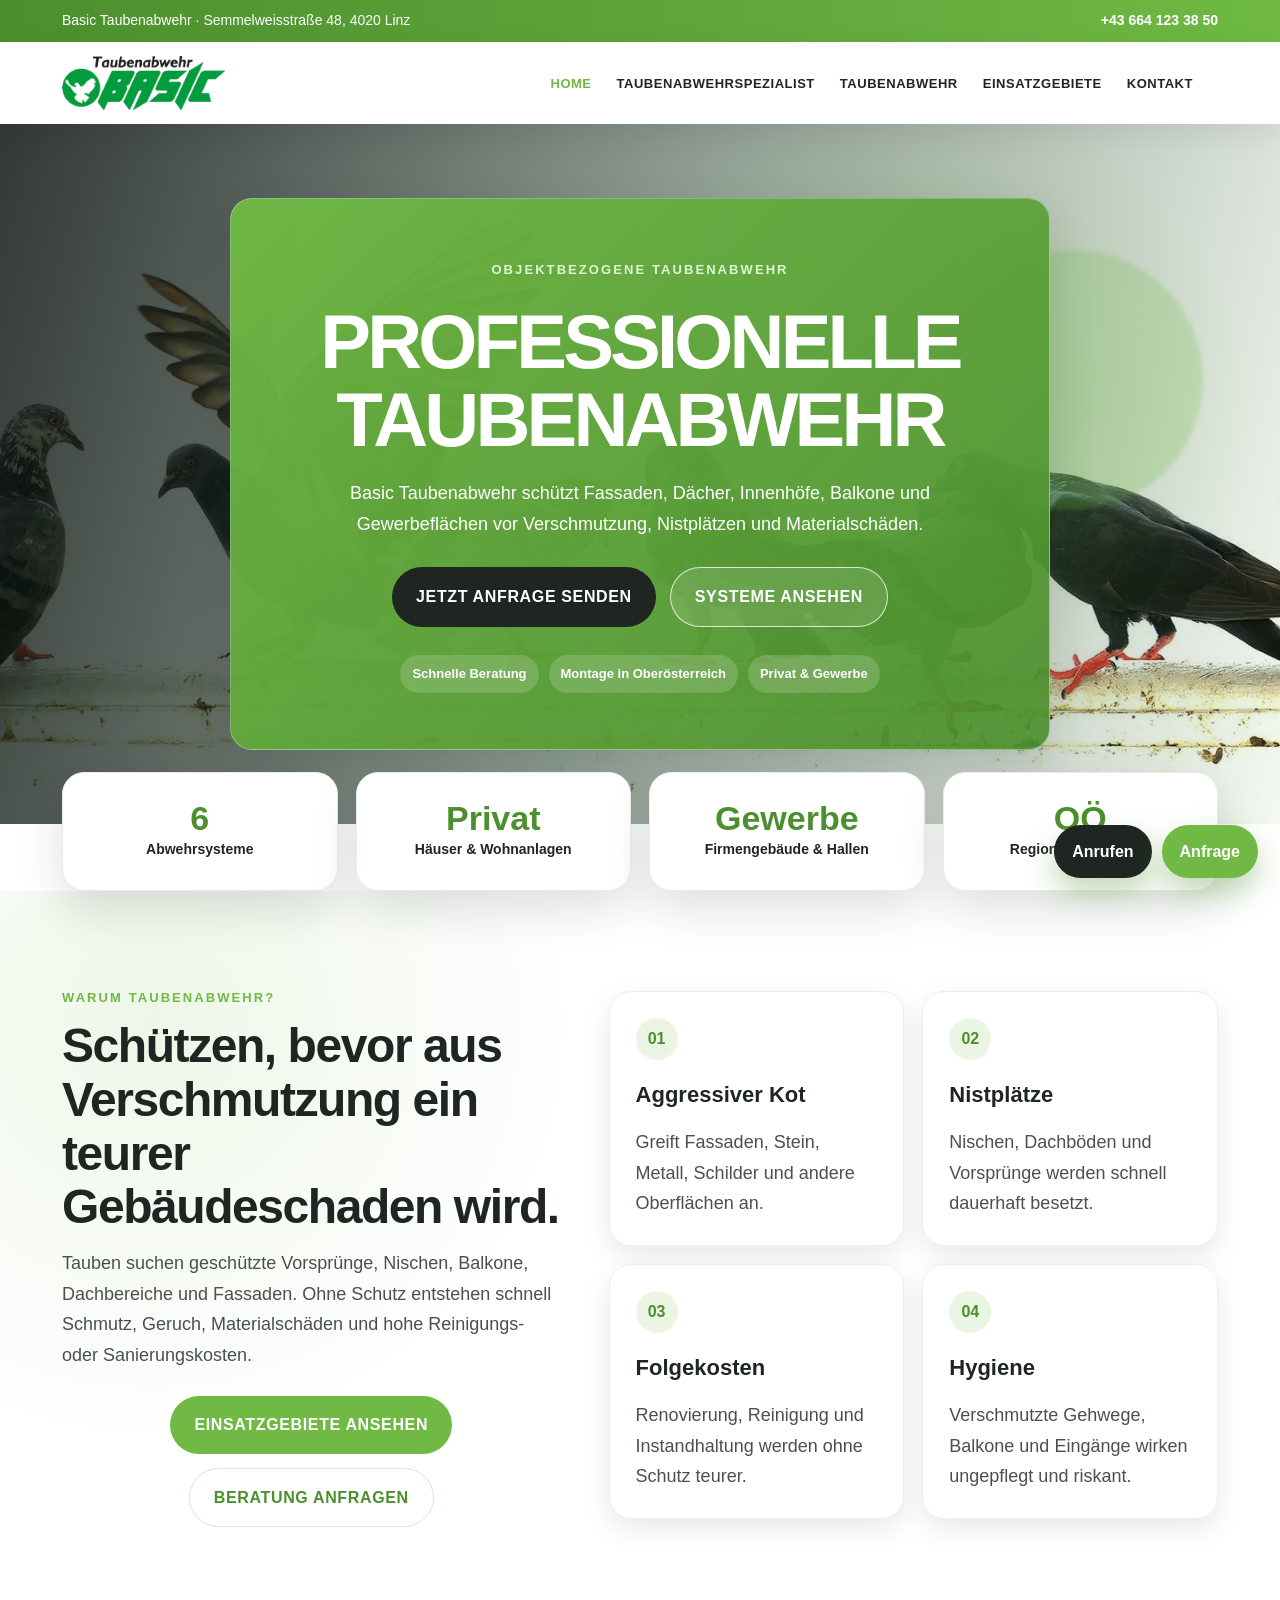
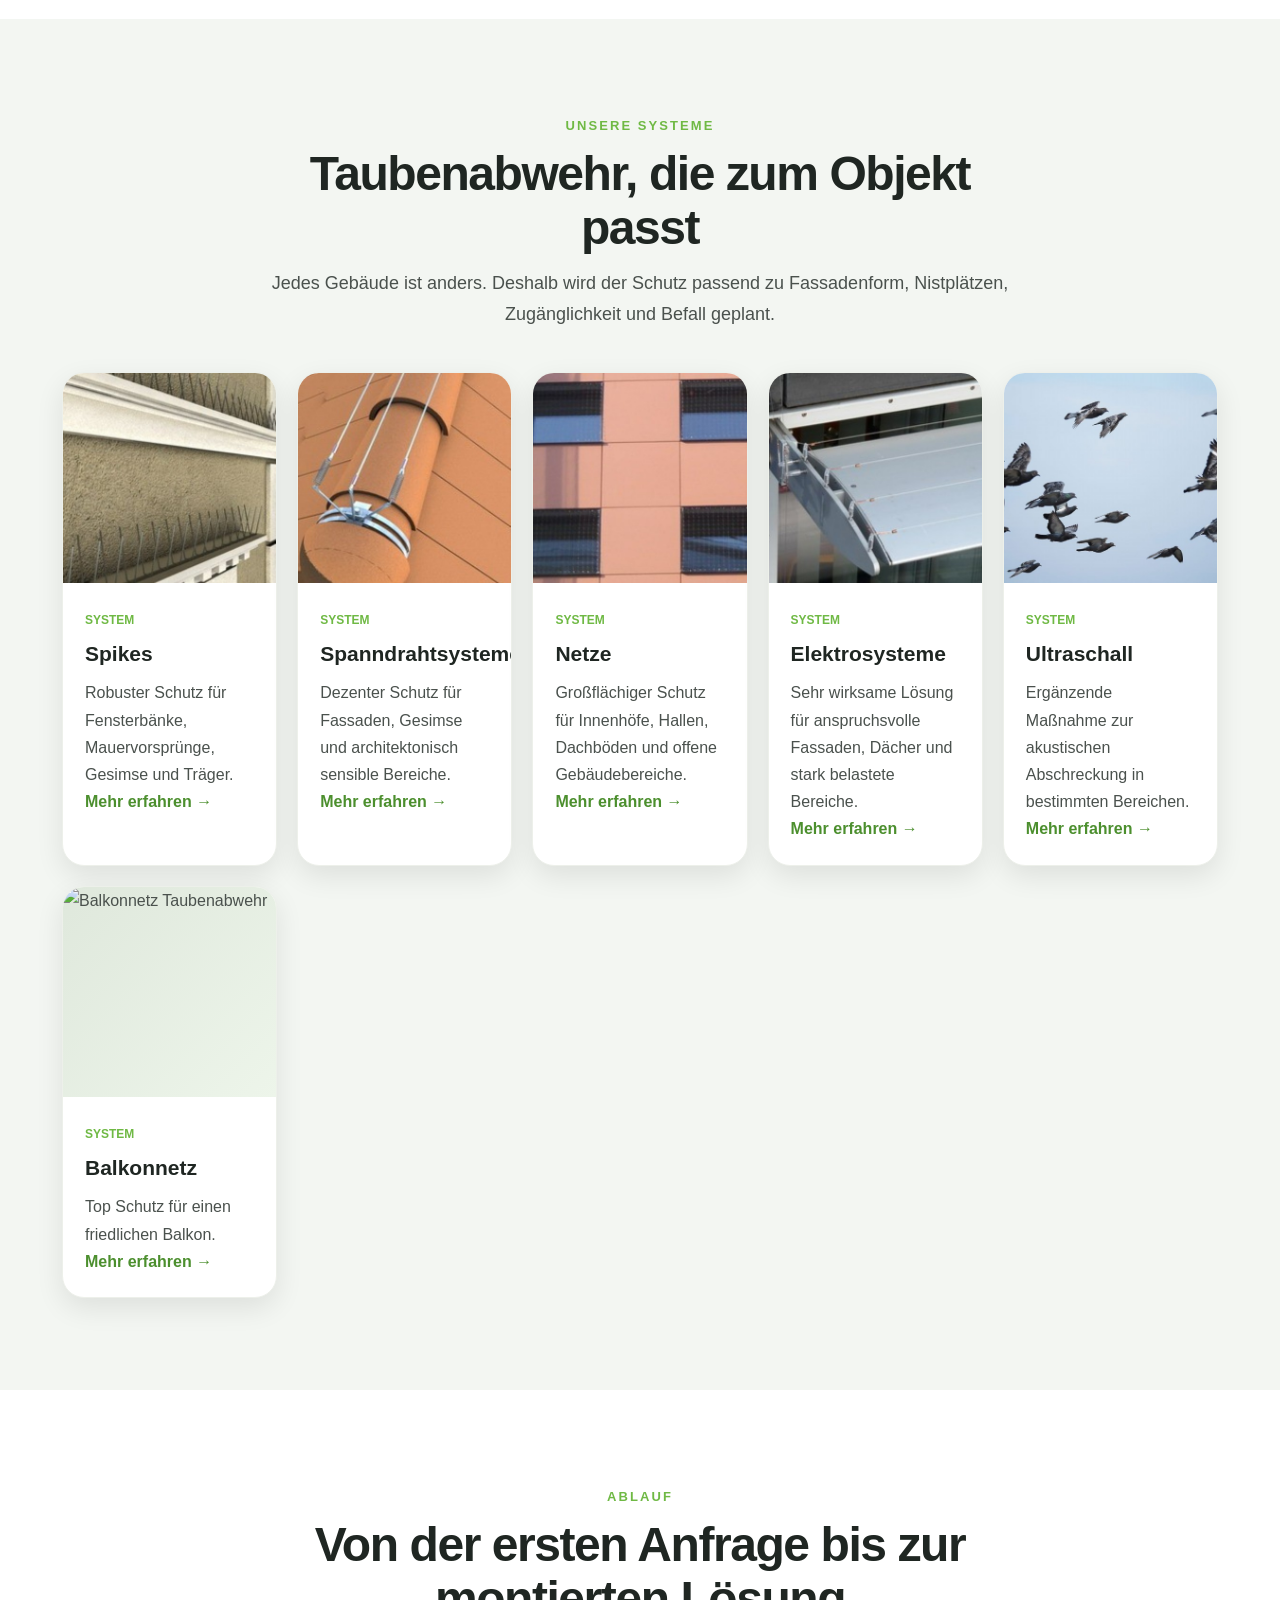
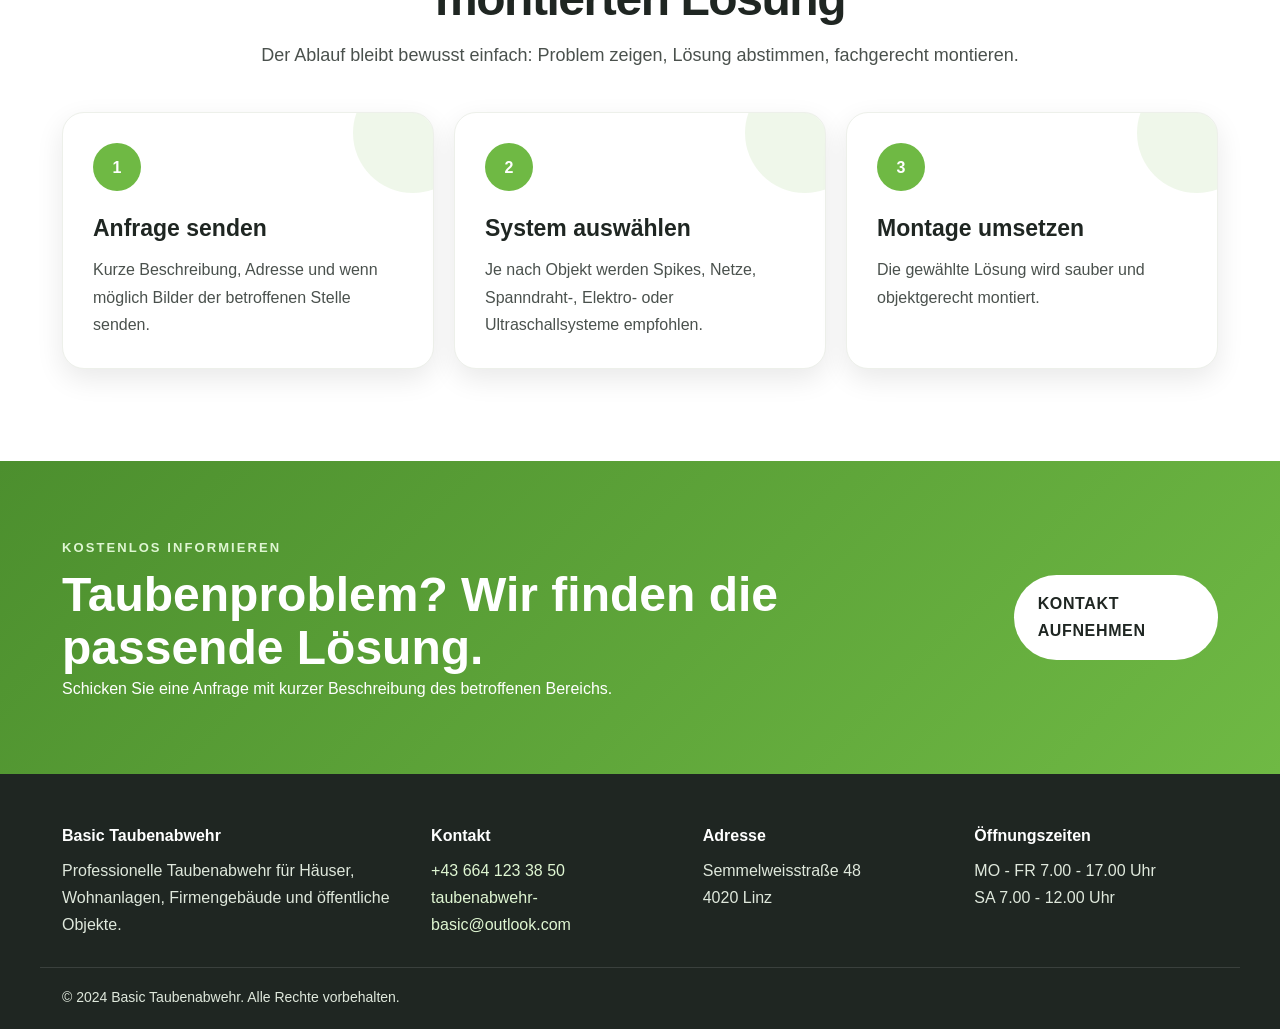
==== commit 5acb43cb: "index.html aktualisieren" ====
--- a/index.html
+++ b/index.html
@@ -4,14 +4,14 @@
   <meta charset="UTF-8">
   <meta name="viewport" content="width=device-width, initial-scale=1.0">
   <meta name="description" content="Professionelle Taubenabwehr in Oberösterreich.">
-  <title> class="notranslate" Basic Taubenabwehr - Professionelle Taubenabwehr in Oberösterreich</title>
+  <title>Basic Taubenabwehr - Professionelle Taubenabwehr in Oberösterreich</title>
   <link rel="stylesheet" href="styles.css">
 </head>
 <body>
 <header>
   <div class="header-top">
     <div class="container header-top-inner">
-      <span> class="notranslate" Basic Taubenabwehr · Semmelweisstraße 48, 4020 Linz</span>
+      <span>Basic Taubenabwehr · Semmelweisstraße 48, 4020 Linz</span>
       <a href="tel:+436641233850">+43 664 123 38 50</a>
     </div>
   </div>
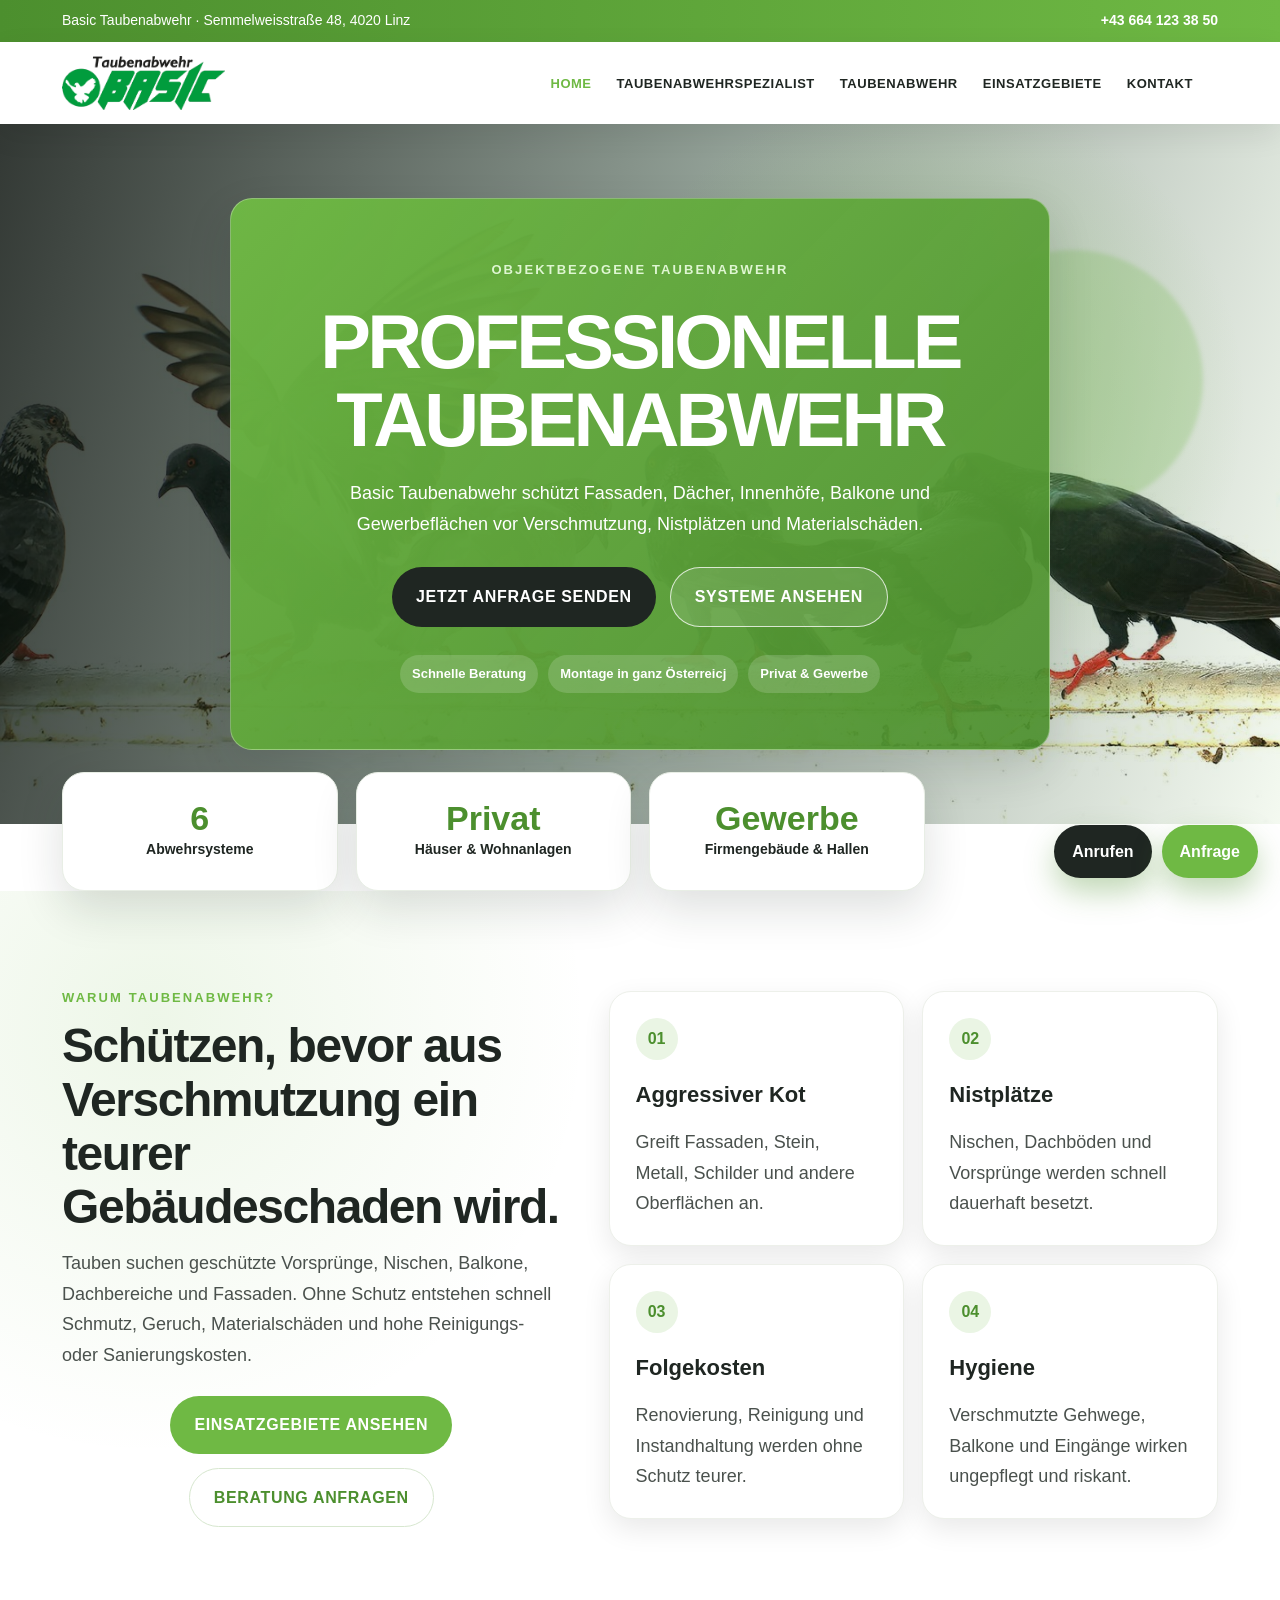
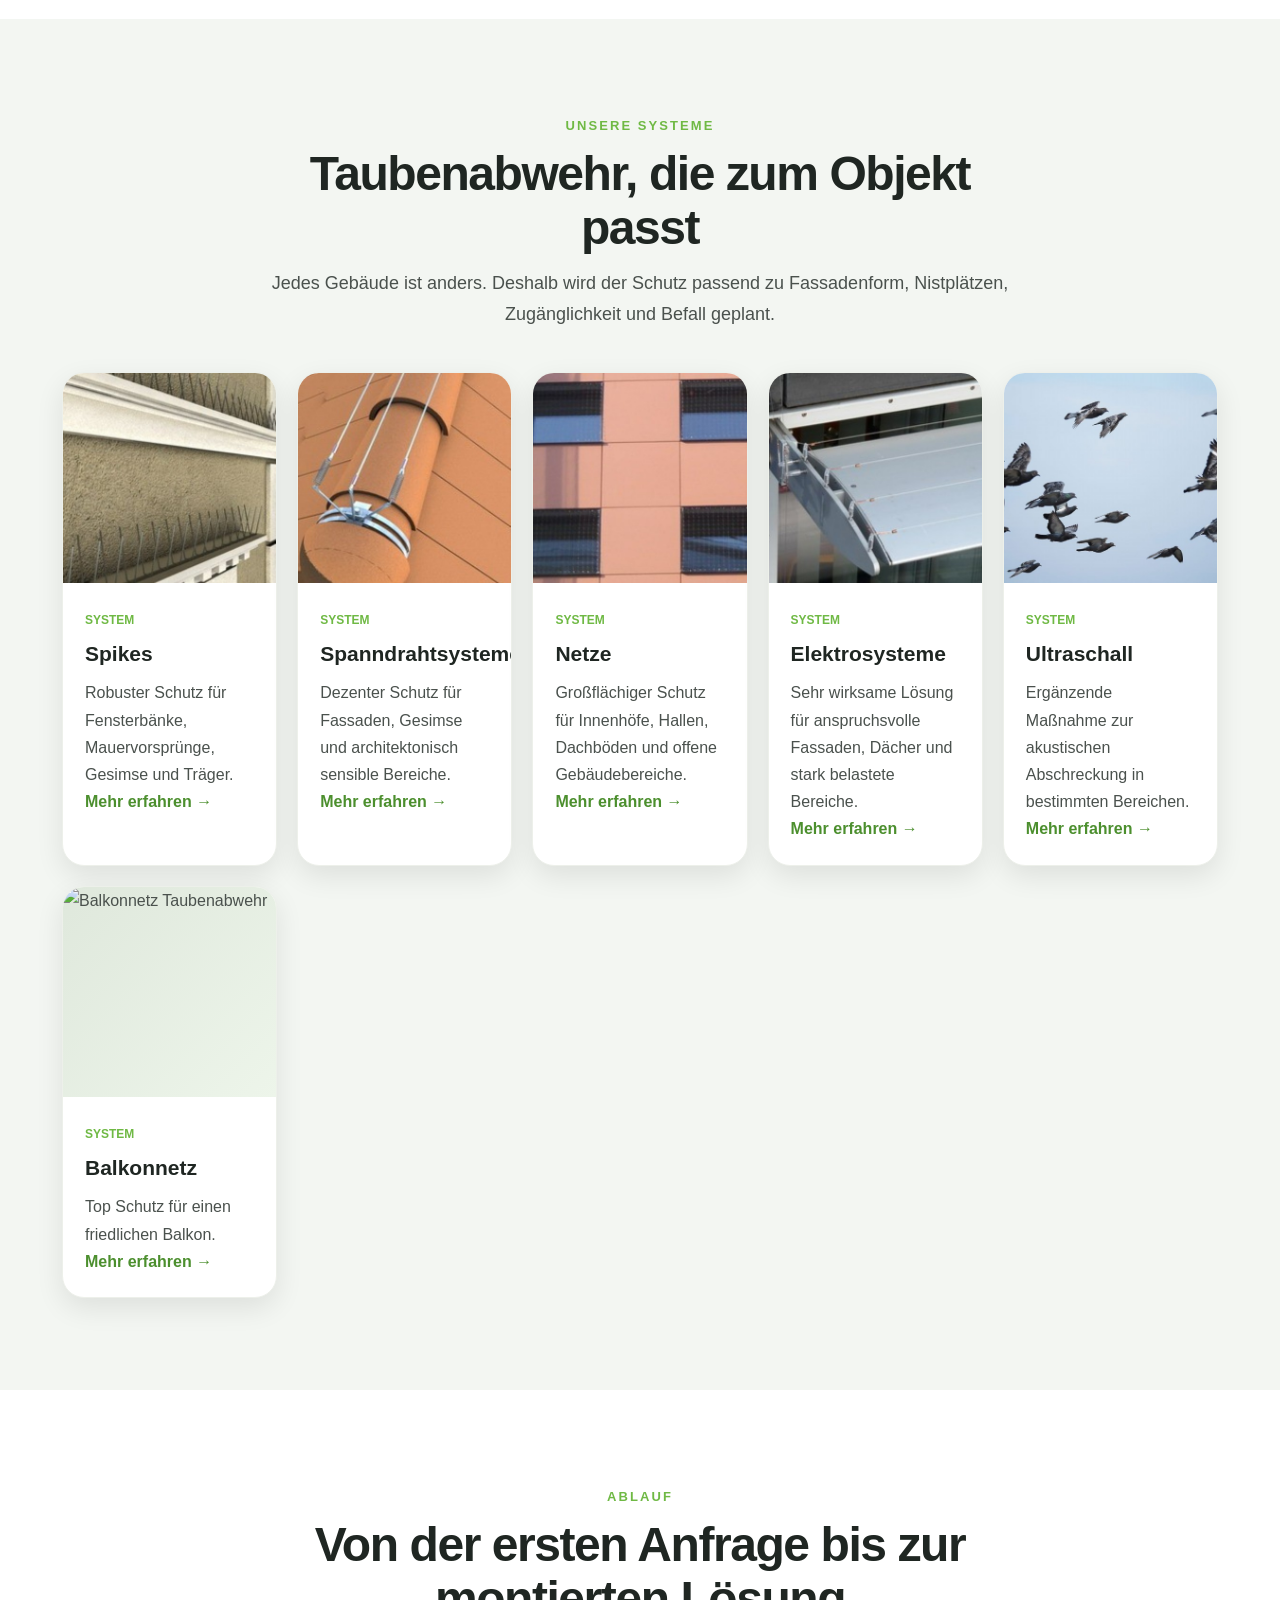
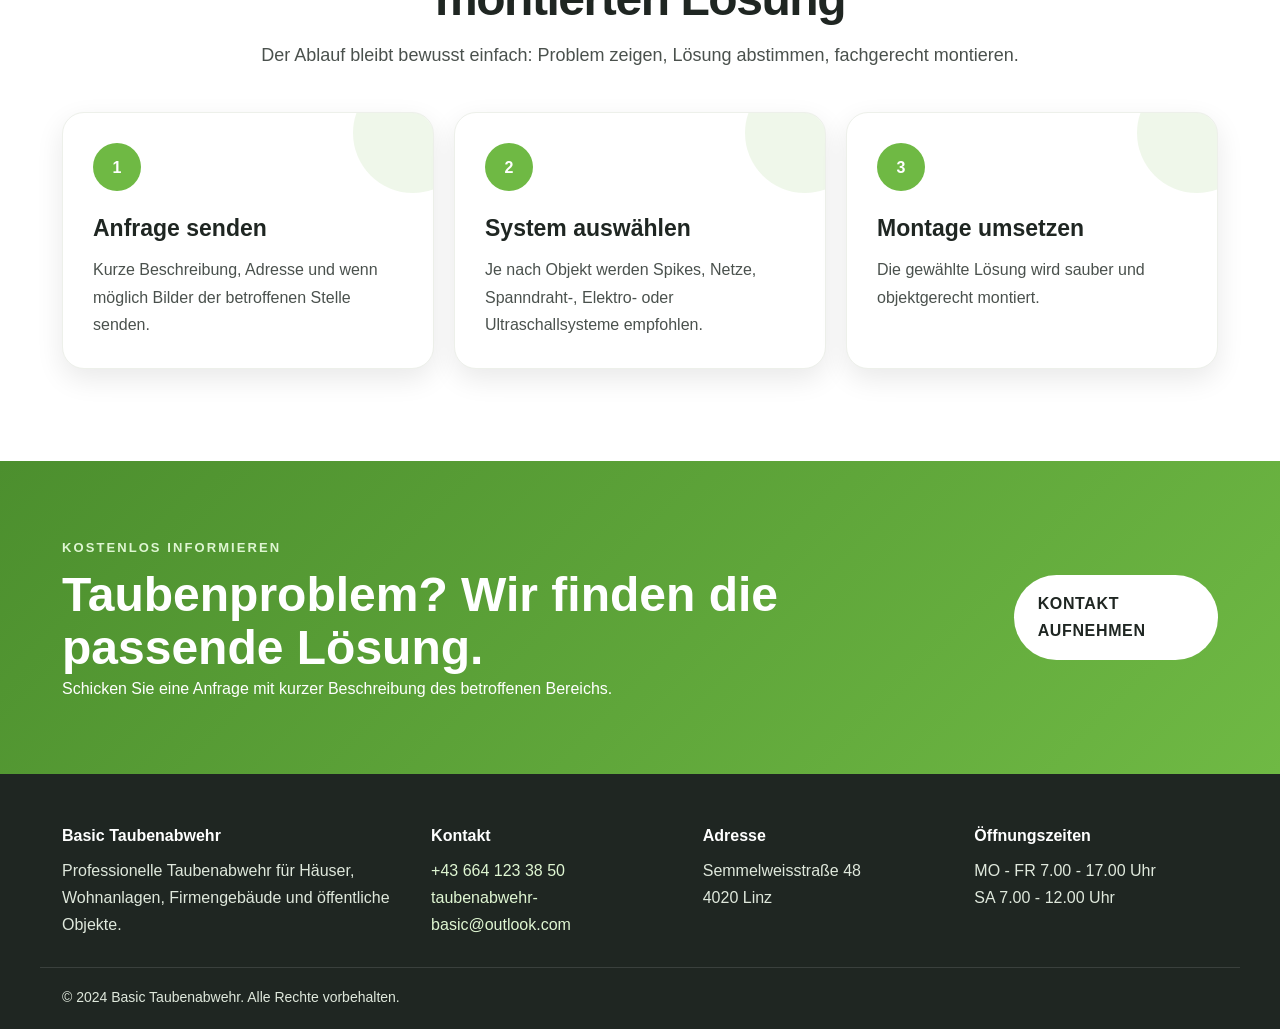
==== commit f486a13c: "index.html aktualisieren" ====
--- a/index.html
+++ b/index.html
@@ -59,7 +59,7 @@
       </div>
       <div class="trust-badges">
         <span>Schnelle Beratung</span>
-        <span>Montage in Oberösterreich</span>
+        <span>Montage in ganz Österreicj</span>
         <span>Privat & Gewerbe</span>
       </div>
     </div>
@@ -71,7 +71,6 @@
     <div class="stat-card reveal"><strong data-counter="6">0</strong><span>Abwehrsysteme</span></div>
     <div class="stat-card reveal"><strong>Privat</strong><span>Häuser & Wohnanlagen</span></div>
     <div class="stat-card reveal"><strong>Gewerbe</strong><span>Firmengebäude & Hallen</span></div>
-    <div class="stat-card reveal"><strong>OÖ</strong><span>Regionale Betreuung</span></div>
   </div>
 </section>
 
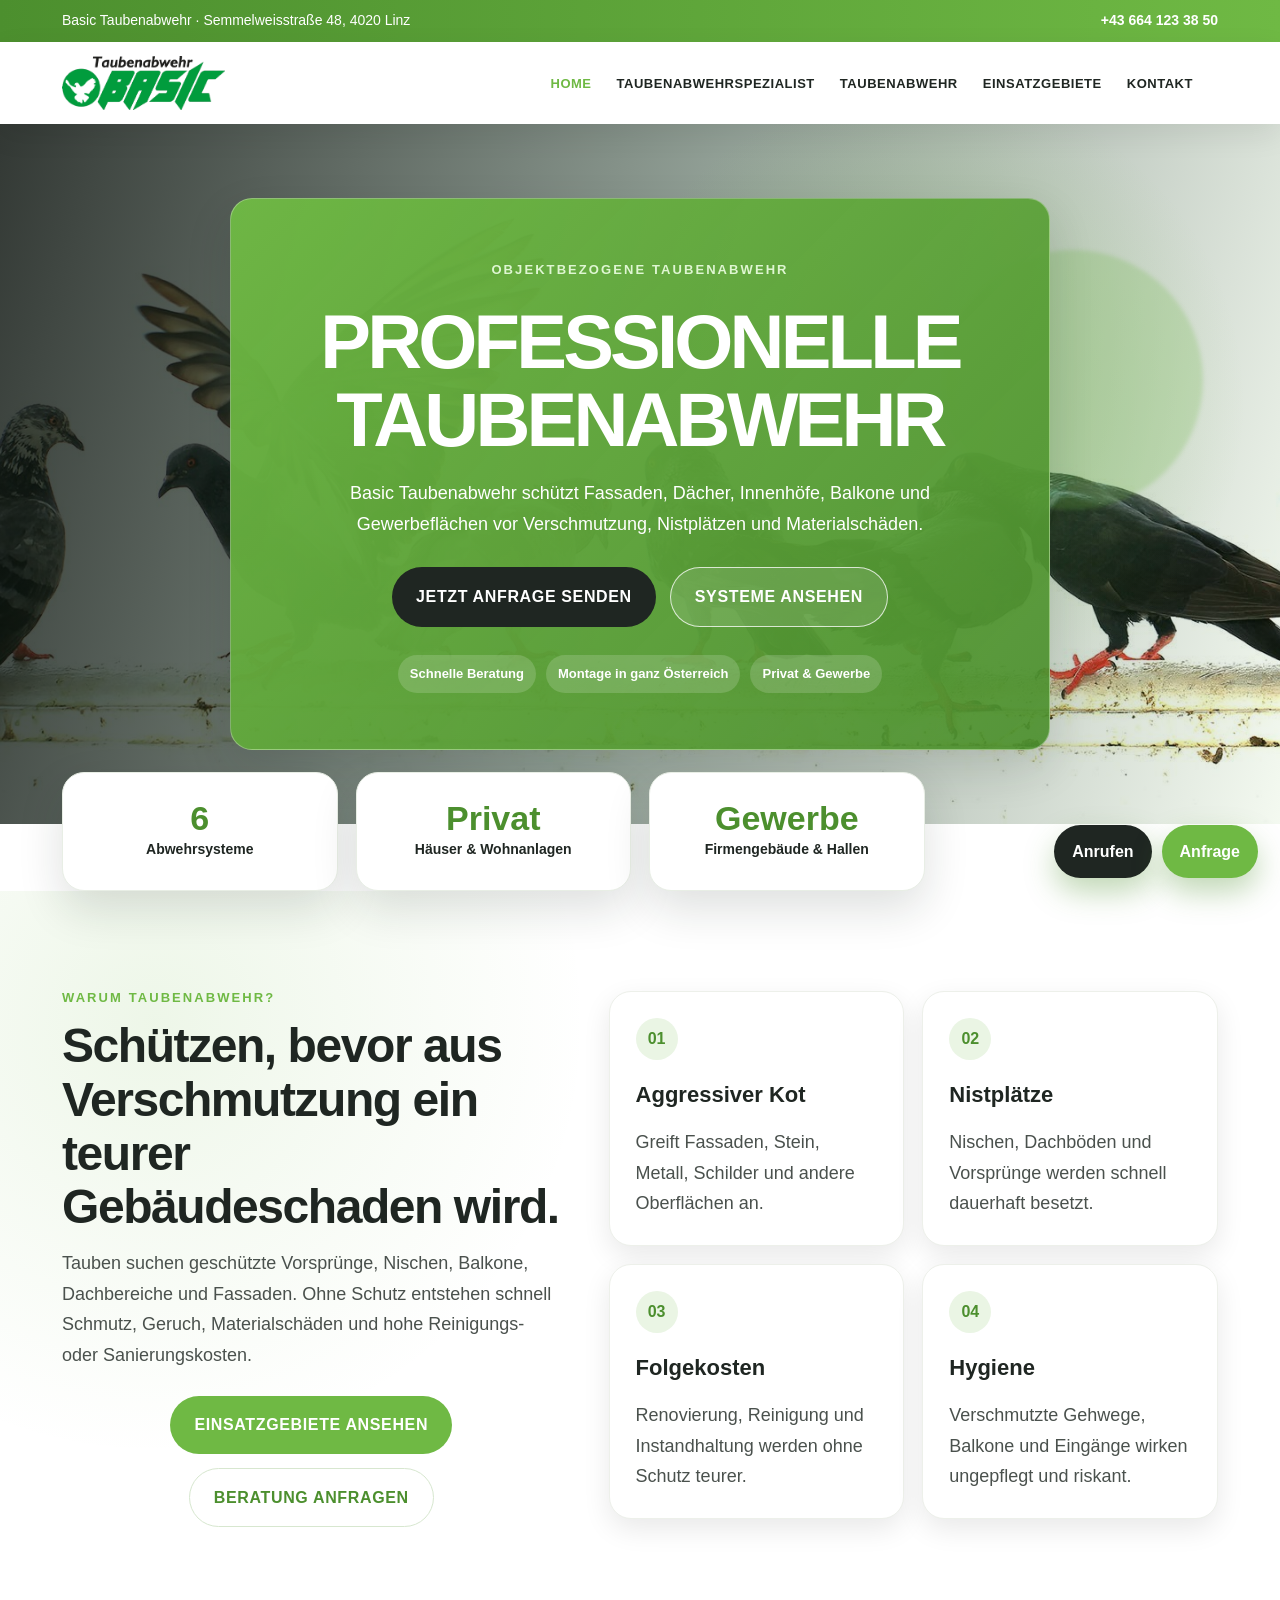
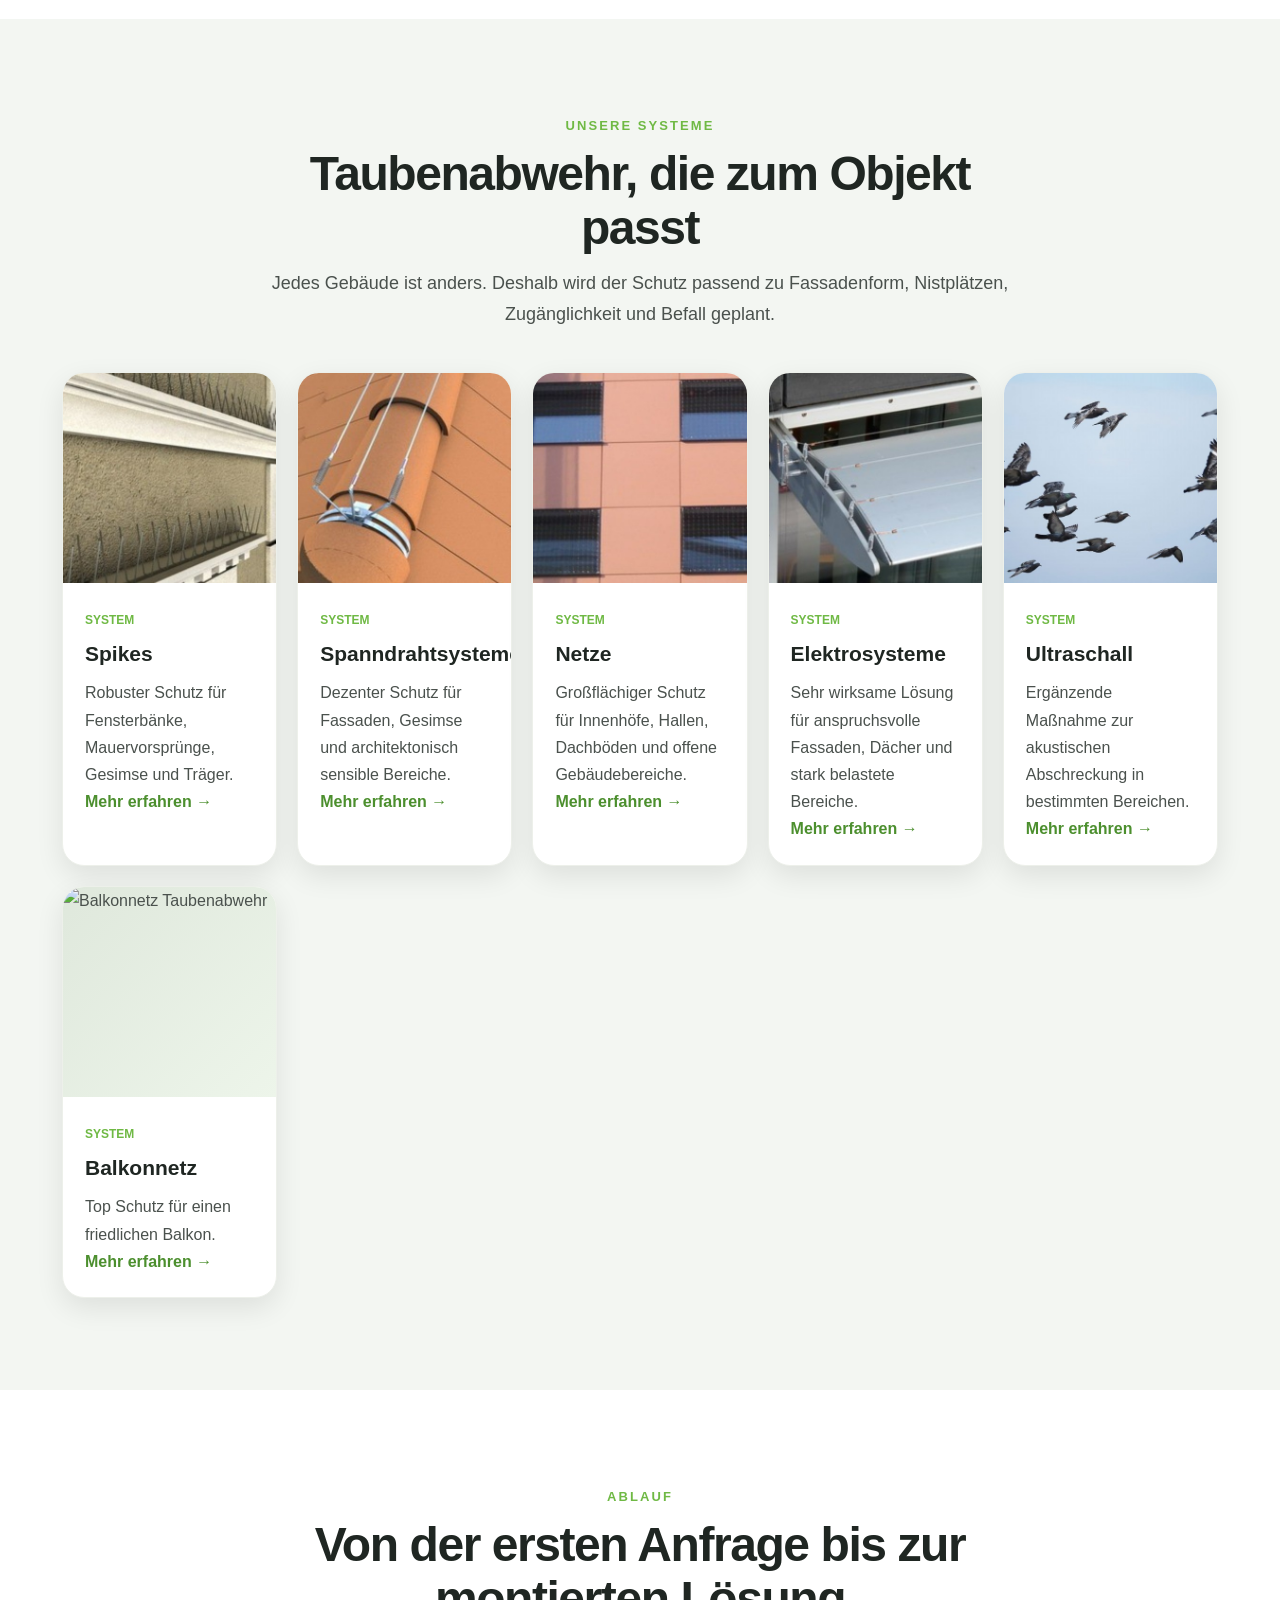
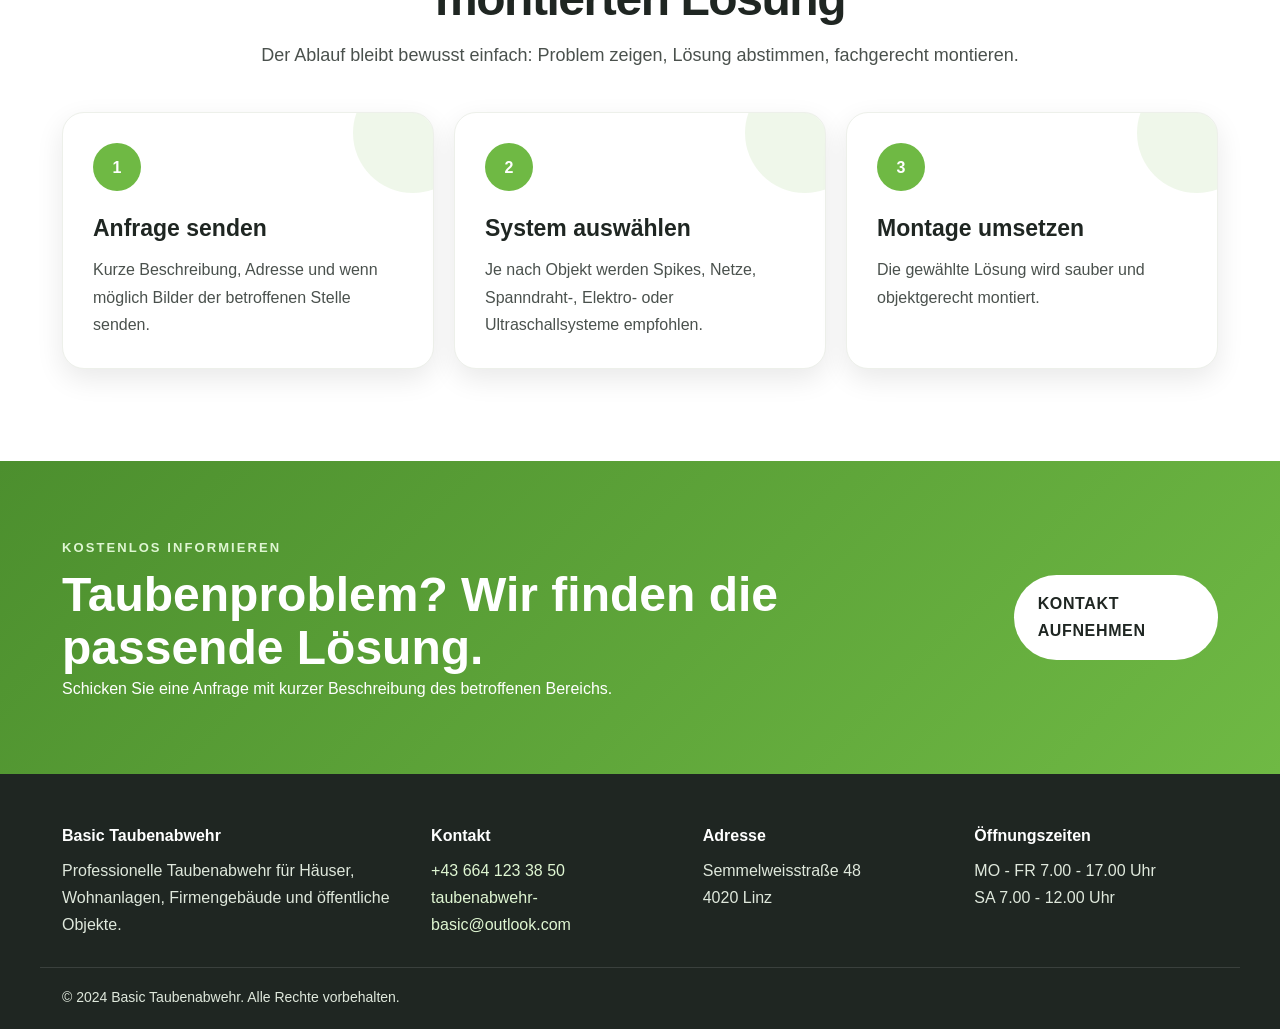
==== commit 20fba29f: "index.html aktualisieren" ====
--- a/index.html
+++ b/index.html
@@ -59,7 +59,7 @@
       </div>
       <div class="trust-badges">
         <span>Schnelle Beratung</span>
-        <span>Montage in ganz Österreicj</span>
+        <span>Montage in ganz Österreich</span>
         <span>Privat & Gewerbe</span>
       </div>
     </div>
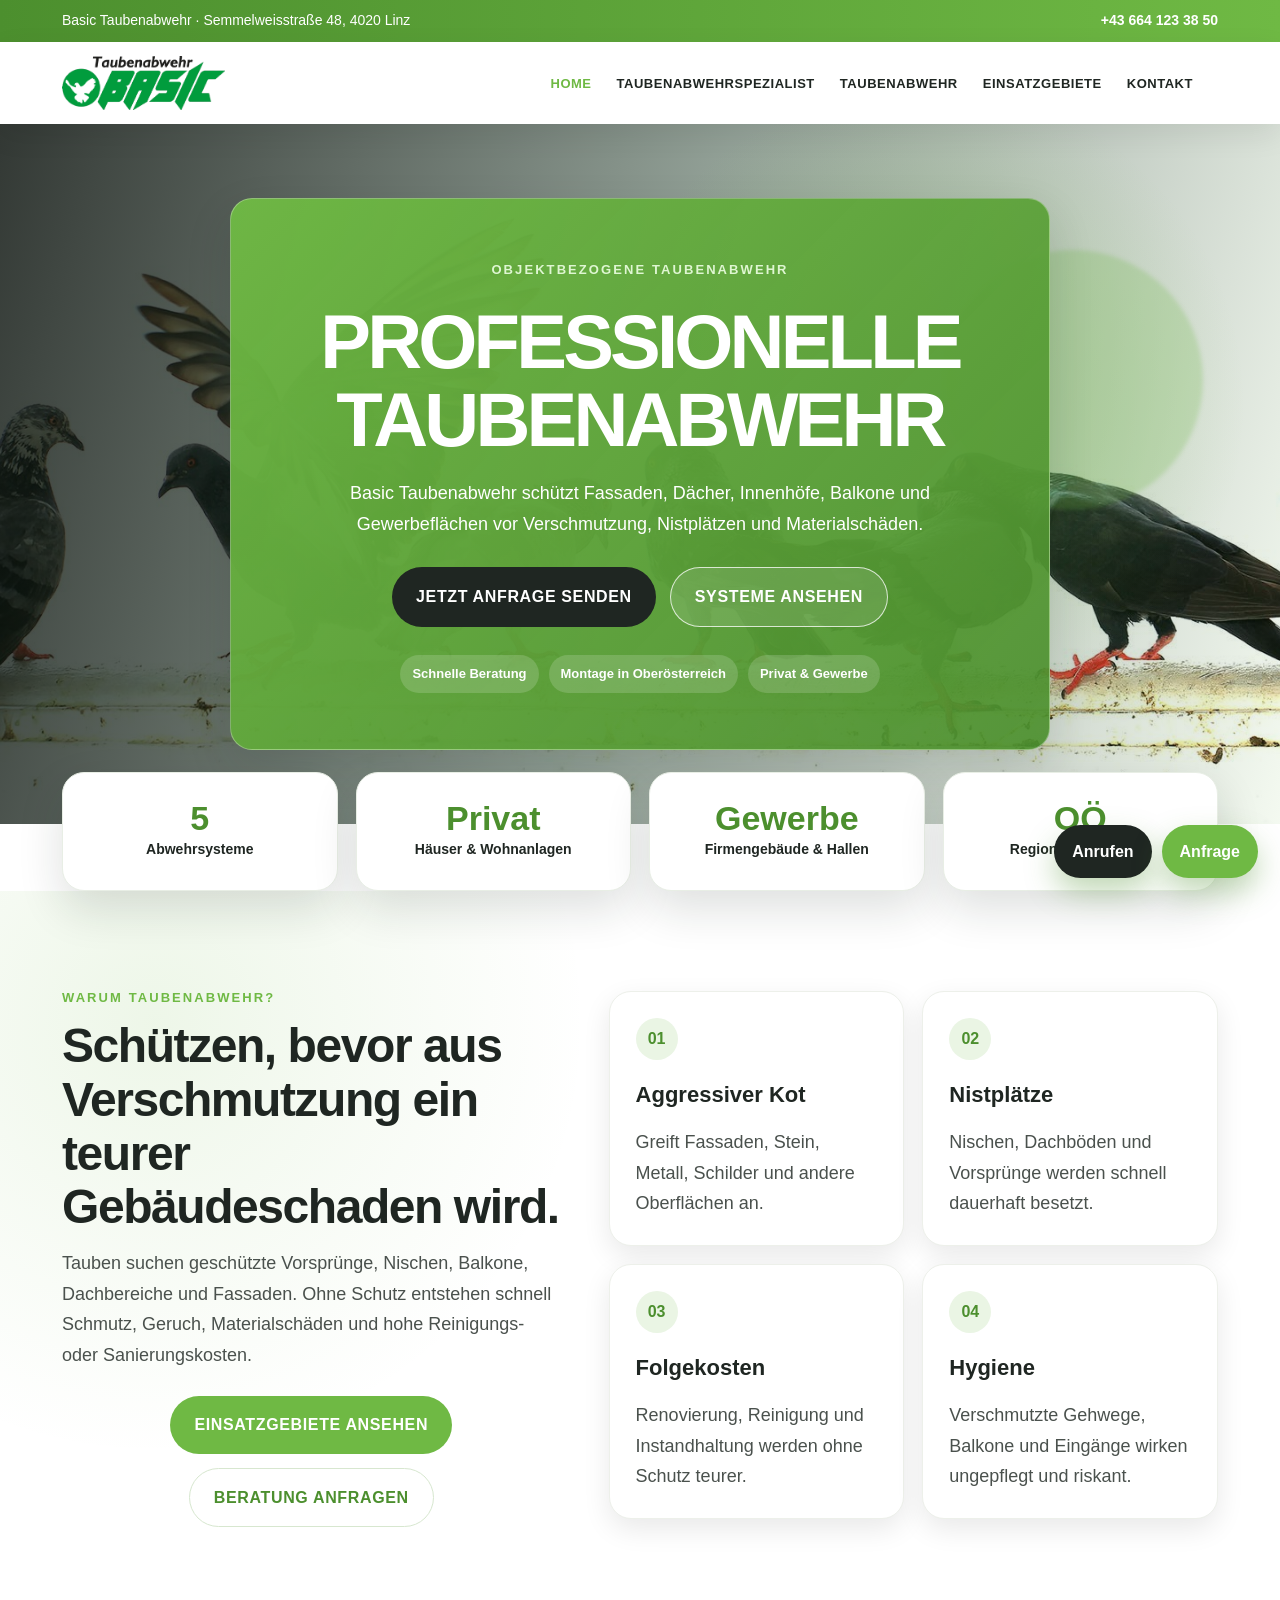
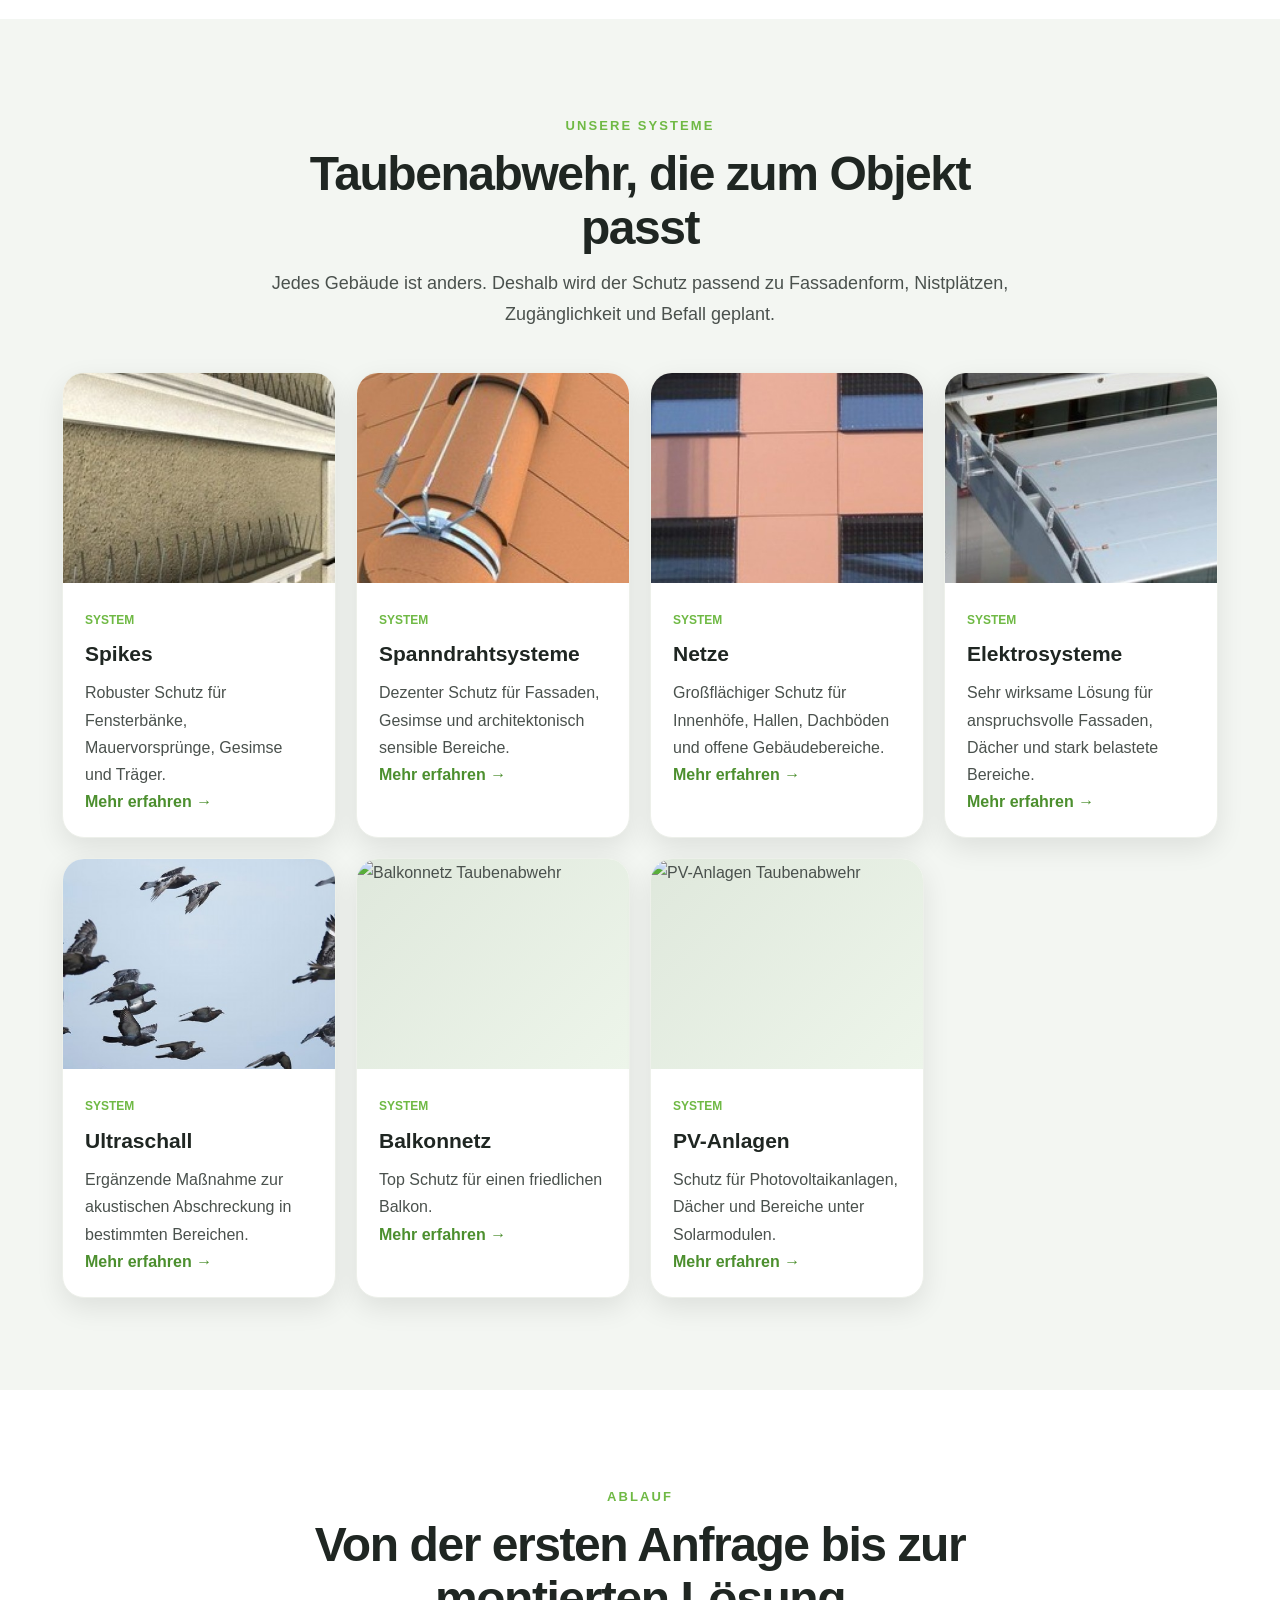
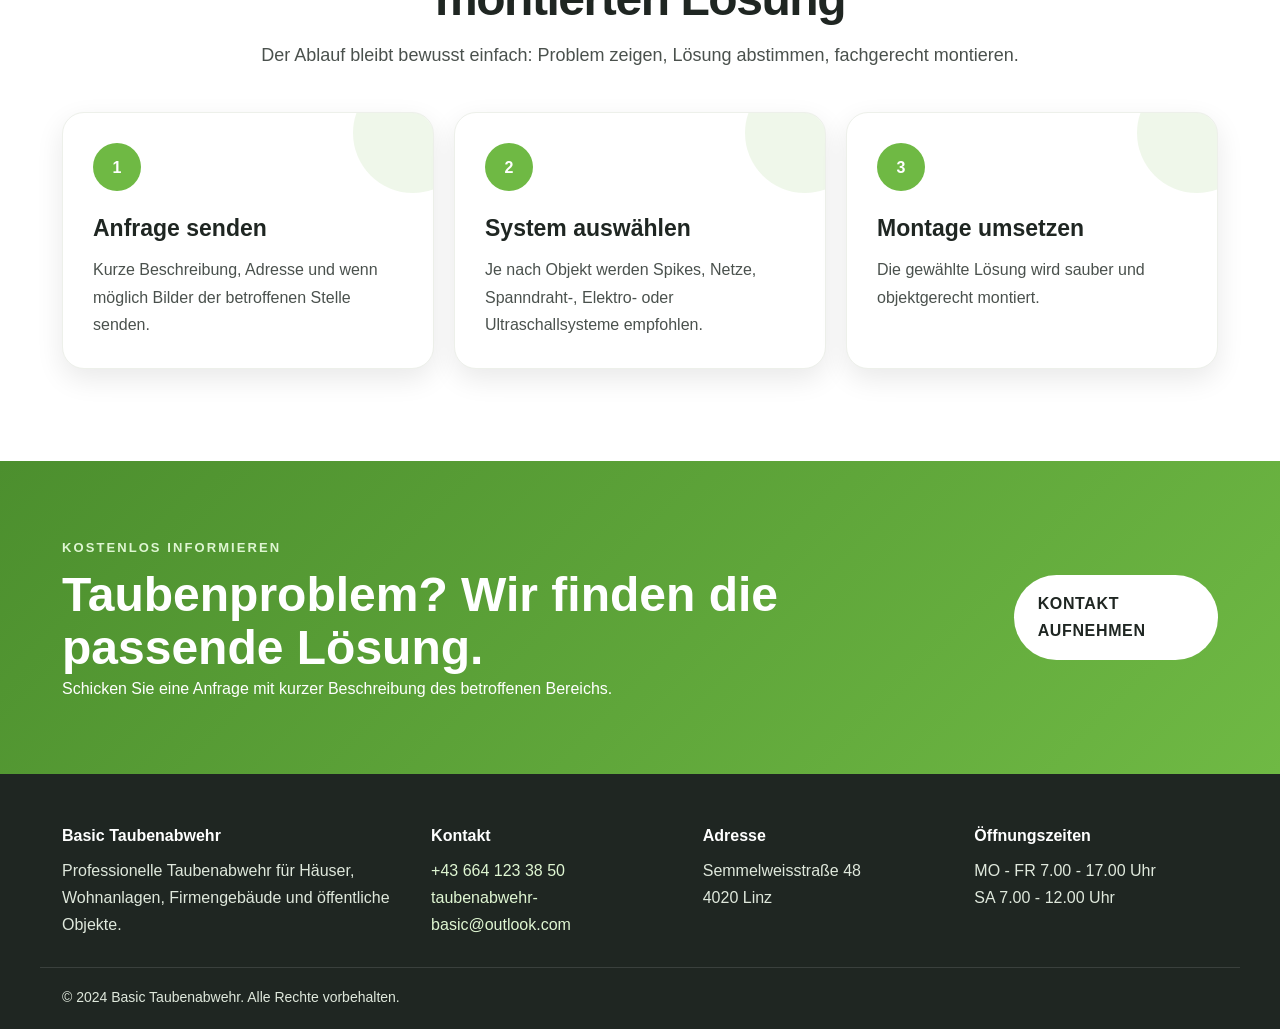
==== commit 43496a95: "Add files via upload" ====
--- a/index.html
+++ b/index.html
@@ -30,6 +30,7 @@
             <li><a href="balkonnetze.html" data-page="balkonnetze.html">Balkonnetze</a></li>
             <li><a href="elektrosysteme.html" data-page="elektrosysteme.html">Elektrosysteme</a></li>
             <li><a href="ultraschall.html" data-page="ultraschall.html">Ultraschall</a></li>
+            <li><a href="pv-anlagen.html" data-page="pv-anlagen.html">PV-Anlagen</a></li>
           </ul>
         </li>
         <li><a href="einsatzgebiete.html" data-page="einsatzgebiete.html">Einsatzgebiete</a></li>
@@ -51,7 +52,10 @@
   <div class="container hero-grid home-hero-grid">
     <div class="hero-content reveal">
       <span class="eyebrow light">Objektbezogene Taubenabwehr</span>
-      <h1>PROFESSIONELLE<br>TAUBENABWEHR</h1>
+      <h1>
+        PROFESSIONELLE<br>
+        TAUBENABWEHR
+      </h1>
       <p>Basic Taubenabwehr schützt Fassaden, Dächer, Innenhöfe, Balkone und Gewerbeflächen vor Verschmutzung, Nistplätzen und Materialschäden.</p>
       <div class="hero-actions">
         <a href="kontakt.html" class="btn-primary">Jetzt Anfrage senden</a>
@@ -59,7 +63,7 @@
       </div>
       <div class="trust-badges">
         <span>Schnelle Beratung</span>
-        <span>Montage in ganz Österreich</span>
+        <span>Montage in Oberösterreich</span>
         <span>Privat & Gewerbe</span>
       </div>
     </div>
@@ -68,9 +72,10 @@
 
 <section class="stats-band">
   <div class="container stats-grid">
-    <div class="stat-card reveal"><strong data-counter="6">0</strong><span>Abwehrsysteme</span></div>
+    <div class="stat-card reveal"><strong data-counter="5">0</strong><span>Abwehrsysteme</span></div>
     <div class="stat-card reveal"><strong>Privat</strong><span>Häuser & Wohnanlagen</span></div>
     <div class="stat-card reveal"><strong>Gewerbe</strong><span>Firmengebäude & Hallen</span></div>
+    <div class="stat-card reveal"><strong>OÖ</strong><span>Regionale Betreuung</span></div>
   </div>
 </section>
 
@@ -108,6 +113,7 @@
       <a class="system-card reveal" href="elektrosysteme.html"><div class="system-media"><img src="img/elektrosysteme/elektro-1.png" alt="Elektrosysteme Taubenabwehr"></div><div class="system-body"><span>System</span><h3>Elektrosysteme</h3><p>Sehr wirksame Lösung für anspruchsvolle Fassaden, Dächer und stark belastete Bereiche.</p><strong>Mehr erfahren →</strong></div></a>
       <a class="system-card reveal" href="ultraschall.html"><div class="system-media"><img src="img/ultraschall/ultraschall-1.png" alt="Ultraschall Taubenabwehr"></div><div class="system-body"><span>System</span><h3>Ultraschall</h3><p>Ergänzende Maßnahme zur akustischen Abschreckung in bestimmten Bereichen.</p><strong>Mehr erfahren →</strong></div></a>
       <a class="system-card reveal" href="balkonnetze.html"><div class="system-media"><img src="img/balkonnetze/balkonnetze-1.png" alt="Balkonnetz Taubenabwehr"></div><div class="system-body"><span>System</span><h3>Balkonnetz</h3><p>Top Schutz für einen friedlichen Balkon.</p><strong>Mehr erfahren →</strong></div></a>
+      <a class="system-card reveal" href="pv-anlagen.html"><div class="system-media"><img src="img/pv-anlagen/pv-anlagen-1.png" alt="PV-Anlagen Taubenabwehr"></div><div class="system-body"><span>System</span><h3>PV-Anlagen</h3><p>Schutz für Photovoltaikanlagen, Dächer und Bereiche unter Solarmodulen.</p><strong>Mehr erfahren →</strong></div></a>
     </div>
   </div>
 </section>
--- a/styles.css
+++ b/styles.css
@@ -548,9 +548,9 @@
 
 /* Systems */
 .systems-grid {
-  display: grid;
-  grid-template-columns: repeat(5, 1fr);
-  gap: 20px;
+    display: grid;
+    grid-template-columns: repeat(auto-fit, minmax(220px, 1fr));
+    gap: 20px;
 }
 
 .system-card {
@@ -1622,4 +1622,90 @@
     justify-content: center;
     width: 100%;
   }
+}
+/* Final Mobile Hero Fix */
+@media (max-width: 768px) {
+    .hero {
+        min-height: auto !important;
+        padding: 58px 0 44px !important;
+        display: block !important;
+        overflow: hidden !important;
+    }
+
+    .hero-grid,
+    .home-hero-grid {
+        width: 100% !important;
+        max-width: 100% !important;
+        display: block !important;
+        margin: 0 auto !important;
+    }
+
+    .hero .container {
+        width: 100% !important;
+        max-width: 100% !important;
+        padding-left: 16px !important;
+        padding-right: 16px !important;
+    }
+
+    .hero-content {
+        width: 100% !important;
+        max-width: 100% !important;
+        margin: 0 auto !important;
+        padding: 28px 18px !important;
+        border-radius: 24px !important;
+        text-align: center !important;
+        transform: none !important;
+    }
+
+    .hero-content h1 {
+        font-size: clamp(26px, 8.2vw, 36px) !important;
+        line-height: 1.12 !important;
+        letter-spacing: -0.025em !important;
+        white-space: normal !important;
+        word-break: normal !important;
+        overflow-wrap: normal !important;
+        hyphens: none !important;
+        max-width: 100% !important;
+    }
+
+    .hero-content p {
+        font-size: 16px !important;
+        line-height: 1.65 !important;
+        max-width: 100% !important;
+    }
+
+    .hero-actions {
+        flex-direction: column !important;
+        align-items: stretch !important;
+        justify-content: center !important;
+    }
+
+    .hero-actions a {
+        width: 100% !important;
+        text-align: center !important;
+    }
+
+    .trust-badges {
+        justify-content: center !important;
+    }
+
+    .hero-side {
+        display: none !important;
+    }
+}
+
+@media (max-width: 390px) {
+    .hero .container {
+        padding-left: 12px !important;
+        padding-right: 12px !important;
+    }
+
+    .hero-content {
+        padding: 24px 14px !important;
+    }
+
+    .hero-content h1 {
+        font-size: 25px !important;
+        line-height: 1.14 !important;
+    }
 }
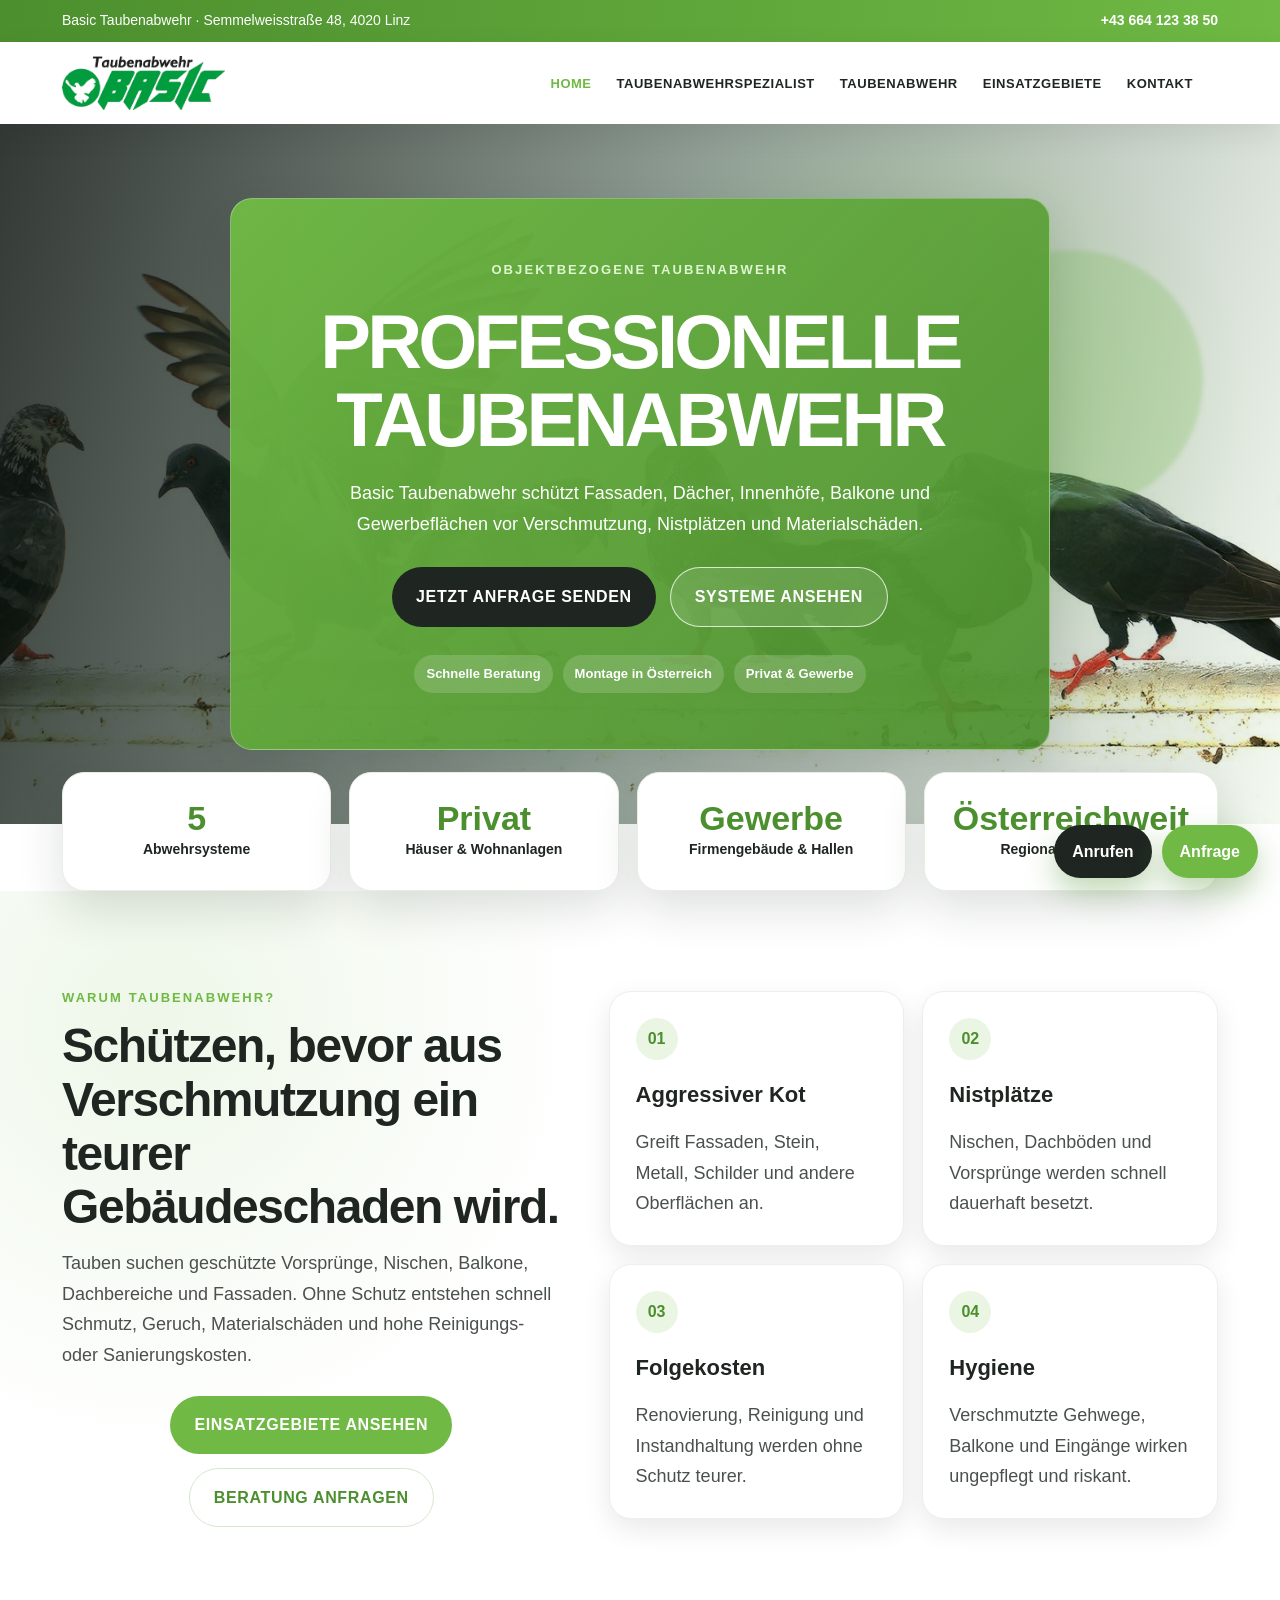
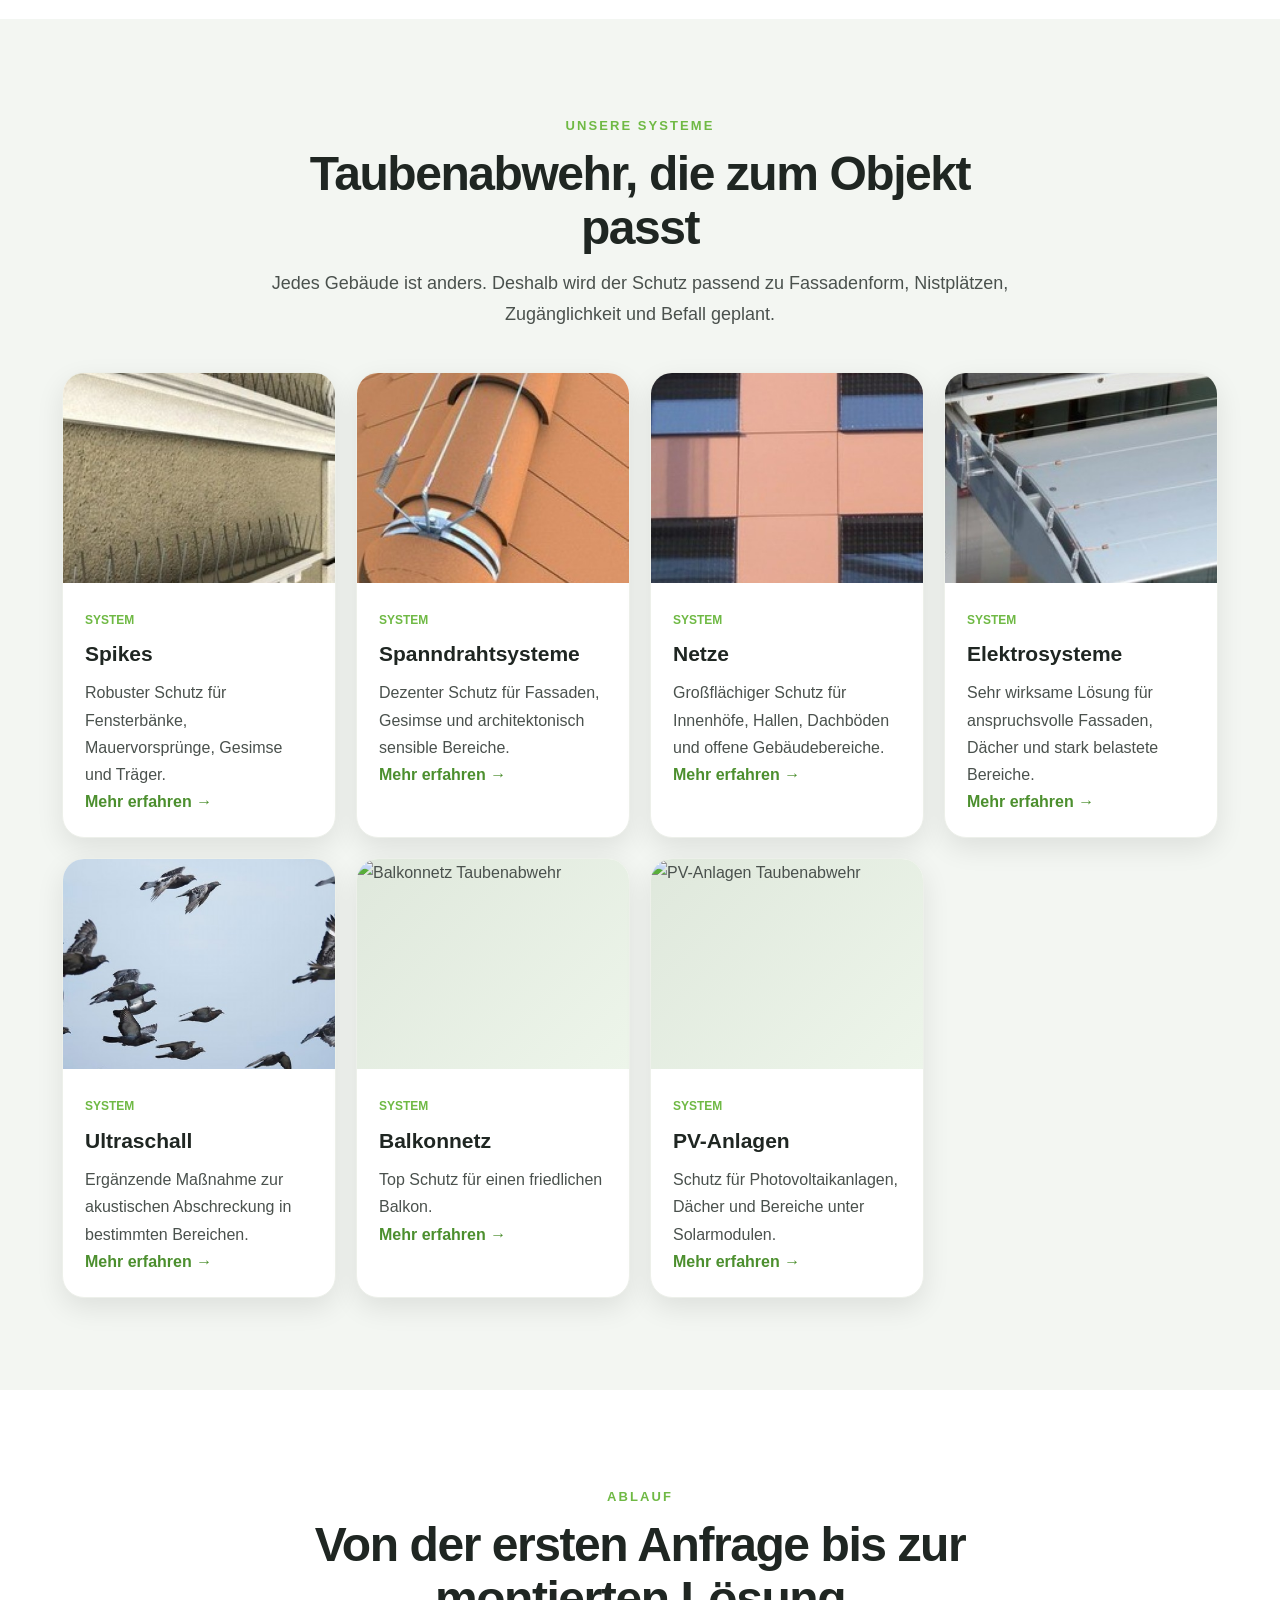
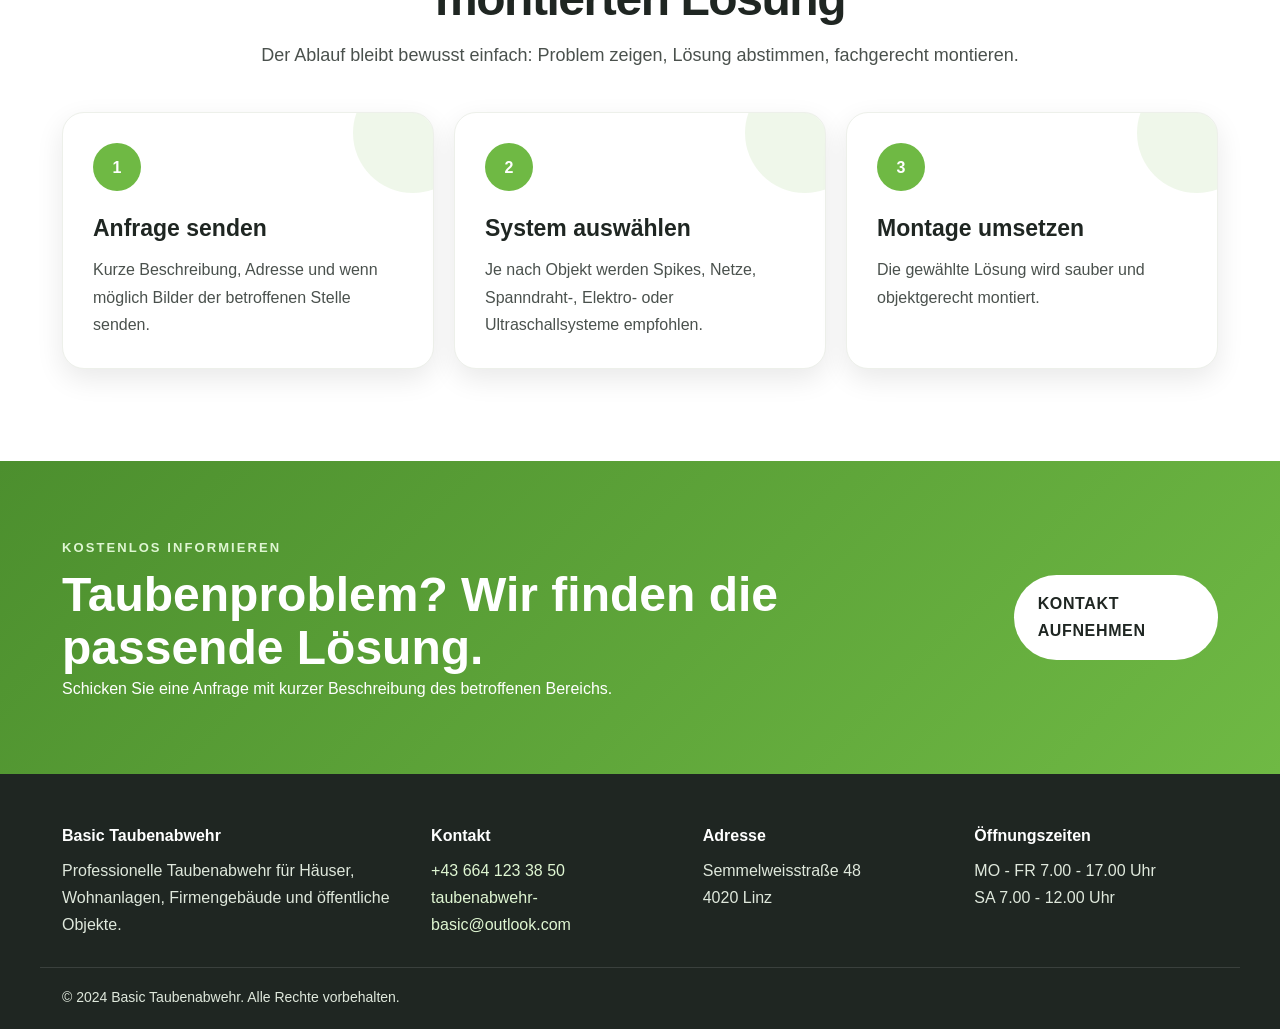
==== commit 7291bd25: "Update index.html" ====
--- a/index.html
+++ b/index.html
@@ -3,8 +3,8 @@
 <head>
   <meta charset="UTF-8">
   <meta name="viewport" content="width=device-width, initial-scale=1.0">
-  <meta name="description" content="Professionelle Taubenabwehr in Oberösterreich.">
-  <title>Basic Taubenabwehr - Professionelle Taubenabwehr in Oberösterreich</title>
+  <meta name="description" content="Professionelle Taubenabwehr in Österreich.">
+  <title>Basic Taubenabwehr - Professionelle Taubenabwehr in Österreich</title>
   <link rel="stylesheet" href="styles.css">
 </head>
 <body>
@@ -63,7 +63,7 @@
       </div>
       <div class="trust-badges">
         <span>Schnelle Beratung</span>
-        <span>Montage in Oberösterreich</span>
+        <span>Montage in Österreich</span>
         <span>Privat & Gewerbe</span>
       </div>
     </div>
@@ -75,7 +75,7 @@
     <div class="stat-card reveal"><strong data-counter="5">0</strong><span>Abwehrsysteme</span></div>
     <div class="stat-card reveal"><strong>Privat</strong><span>Häuser & Wohnanlagen</span></div>
     <div class="stat-card reveal"><strong>Gewerbe</strong><span>Firmengebäude & Hallen</span></div>
-    <div class="stat-card reveal"><strong>OÖ</strong><span>Regionale Betreuung</span></div>
+    <div class="stat-card reveal"><strong>Österreichweit</strong><span>Regionale Betreuung</span></div>
   </div>
 </section>
 
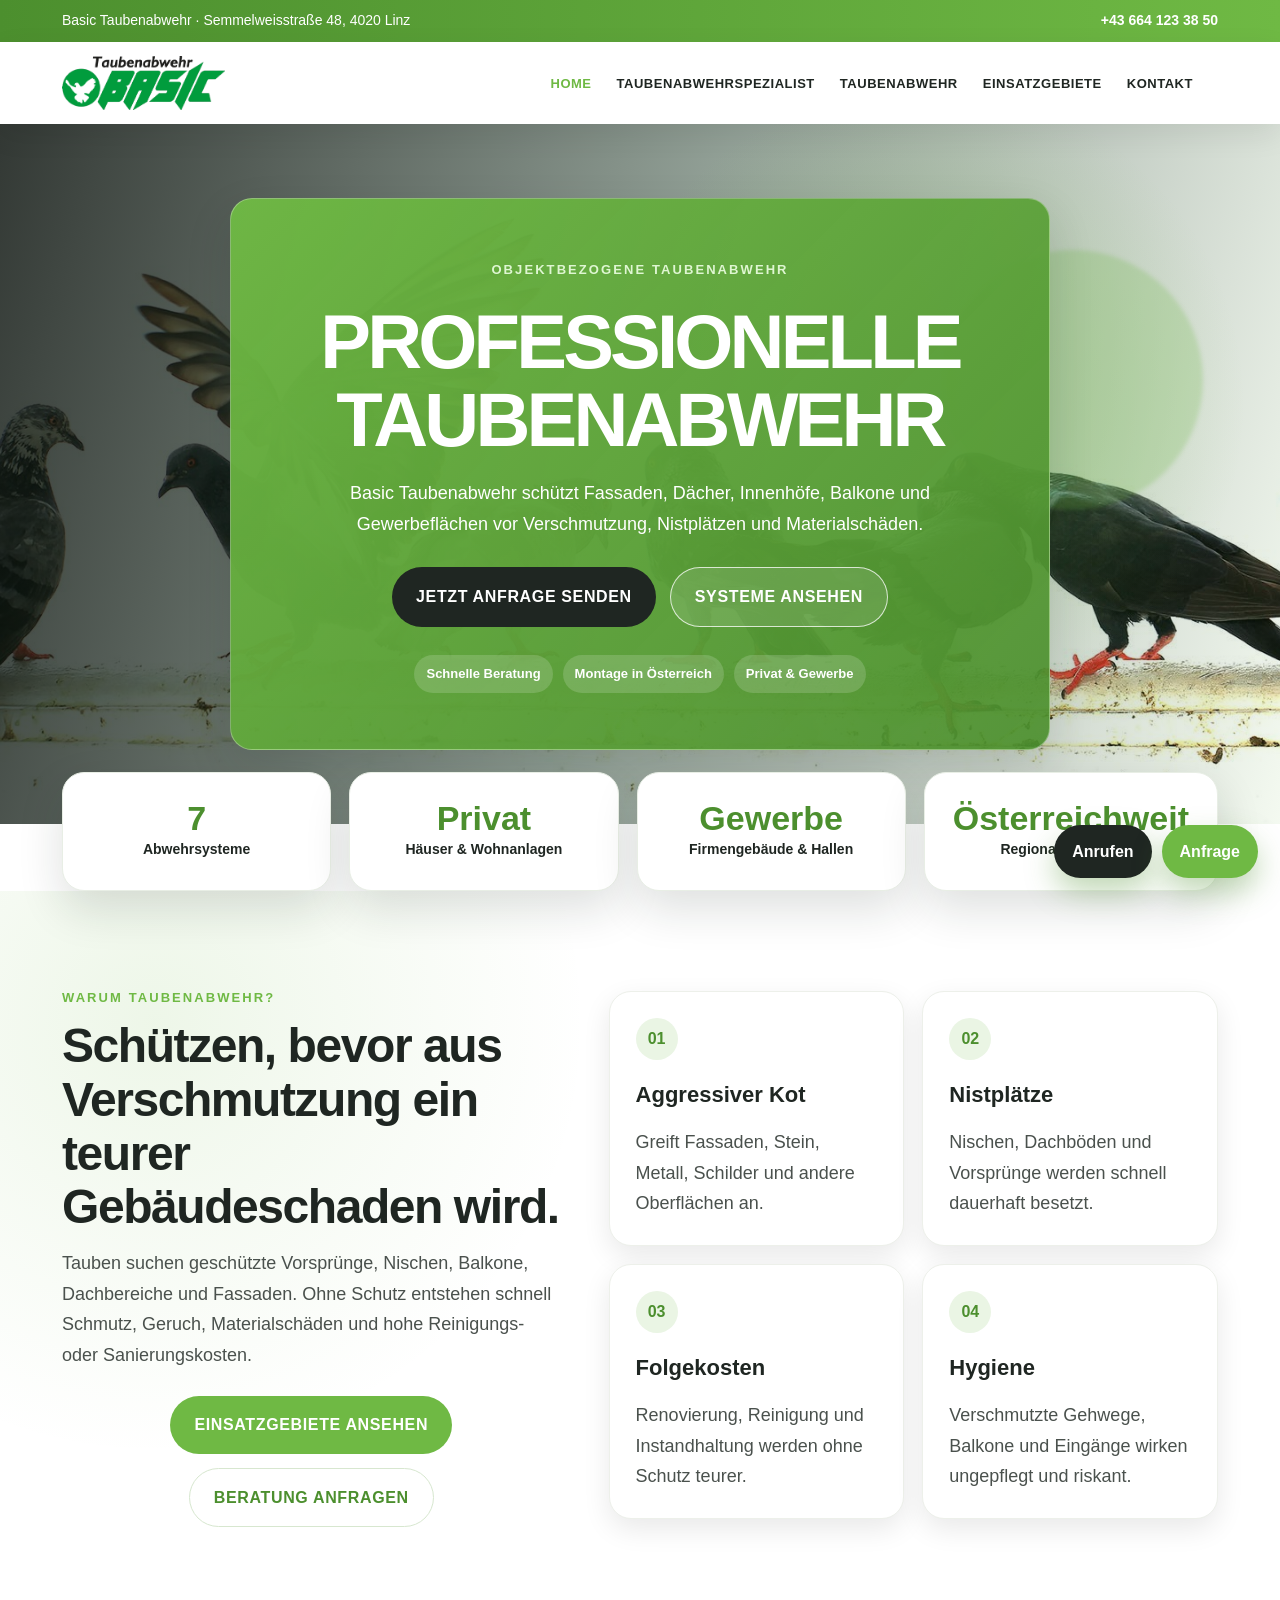
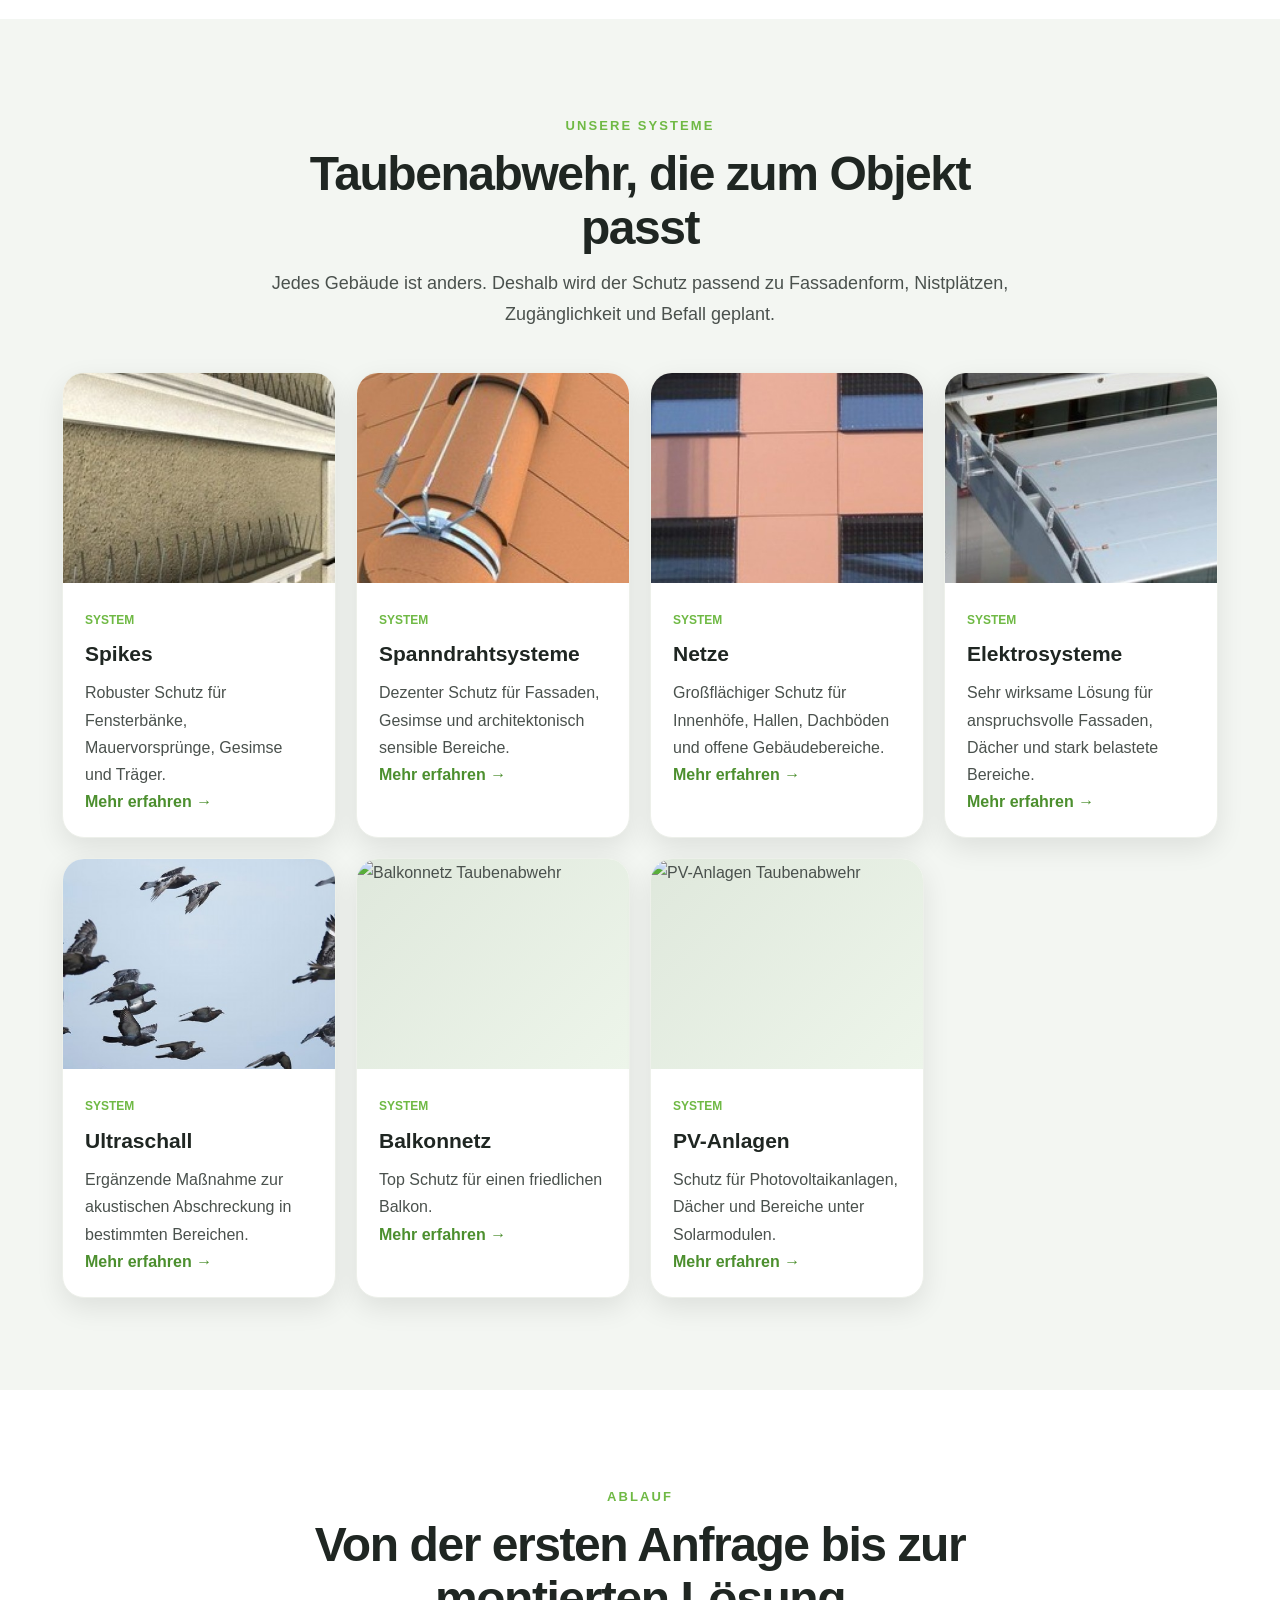
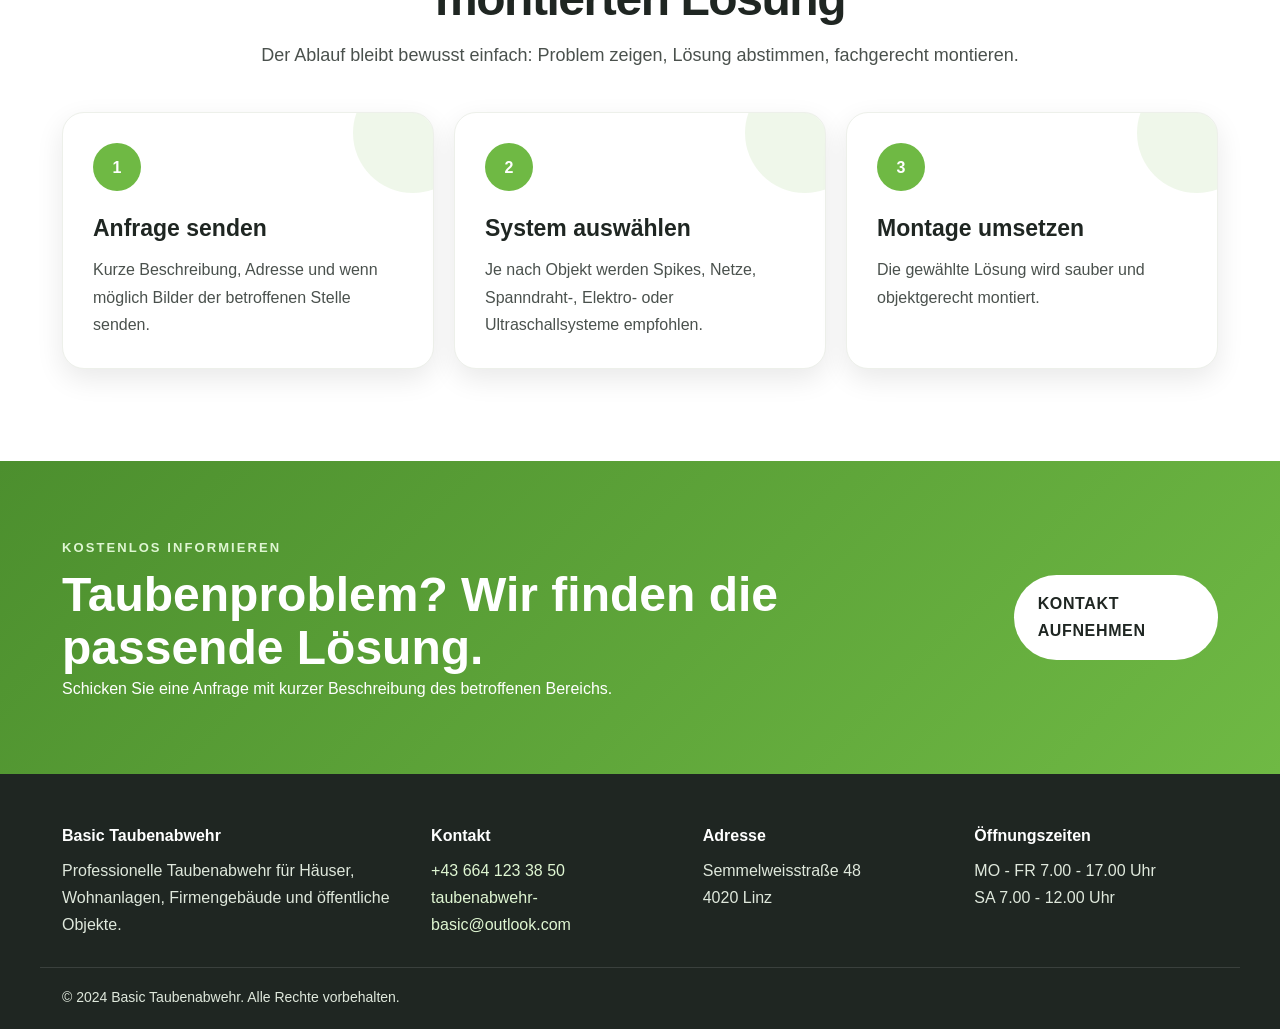
==== commit 7828d0fa: "Update stat-card data-counter value from 5 to 7" ====
--- a/index.html
+++ b/index.html
@@ -72,7 +72,7 @@
 
 <section class="stats-band">
   <div class="container stats-grid">
-    <div class="stat-card reveal"><strong data-counter="5">0</strong><span>Abwehrsysteme</span></div>
+    <div class="stat-card reveal"><strong data-counter="7">0</strong><span>Abwehrsysteme</span></div>
     <div class="stat-card reveal"><strong>Privat</strong><span>Häuser & Wohnanlagen</span></div>
     <div class="stat-card reveal"><strong>Gewerbe</strong><span>Firmengebäude & Hallen</span></div>
     <div class="stat-card reveal"><strong>Österreichweit</strong><span>Regionale Betreuung</span></div>
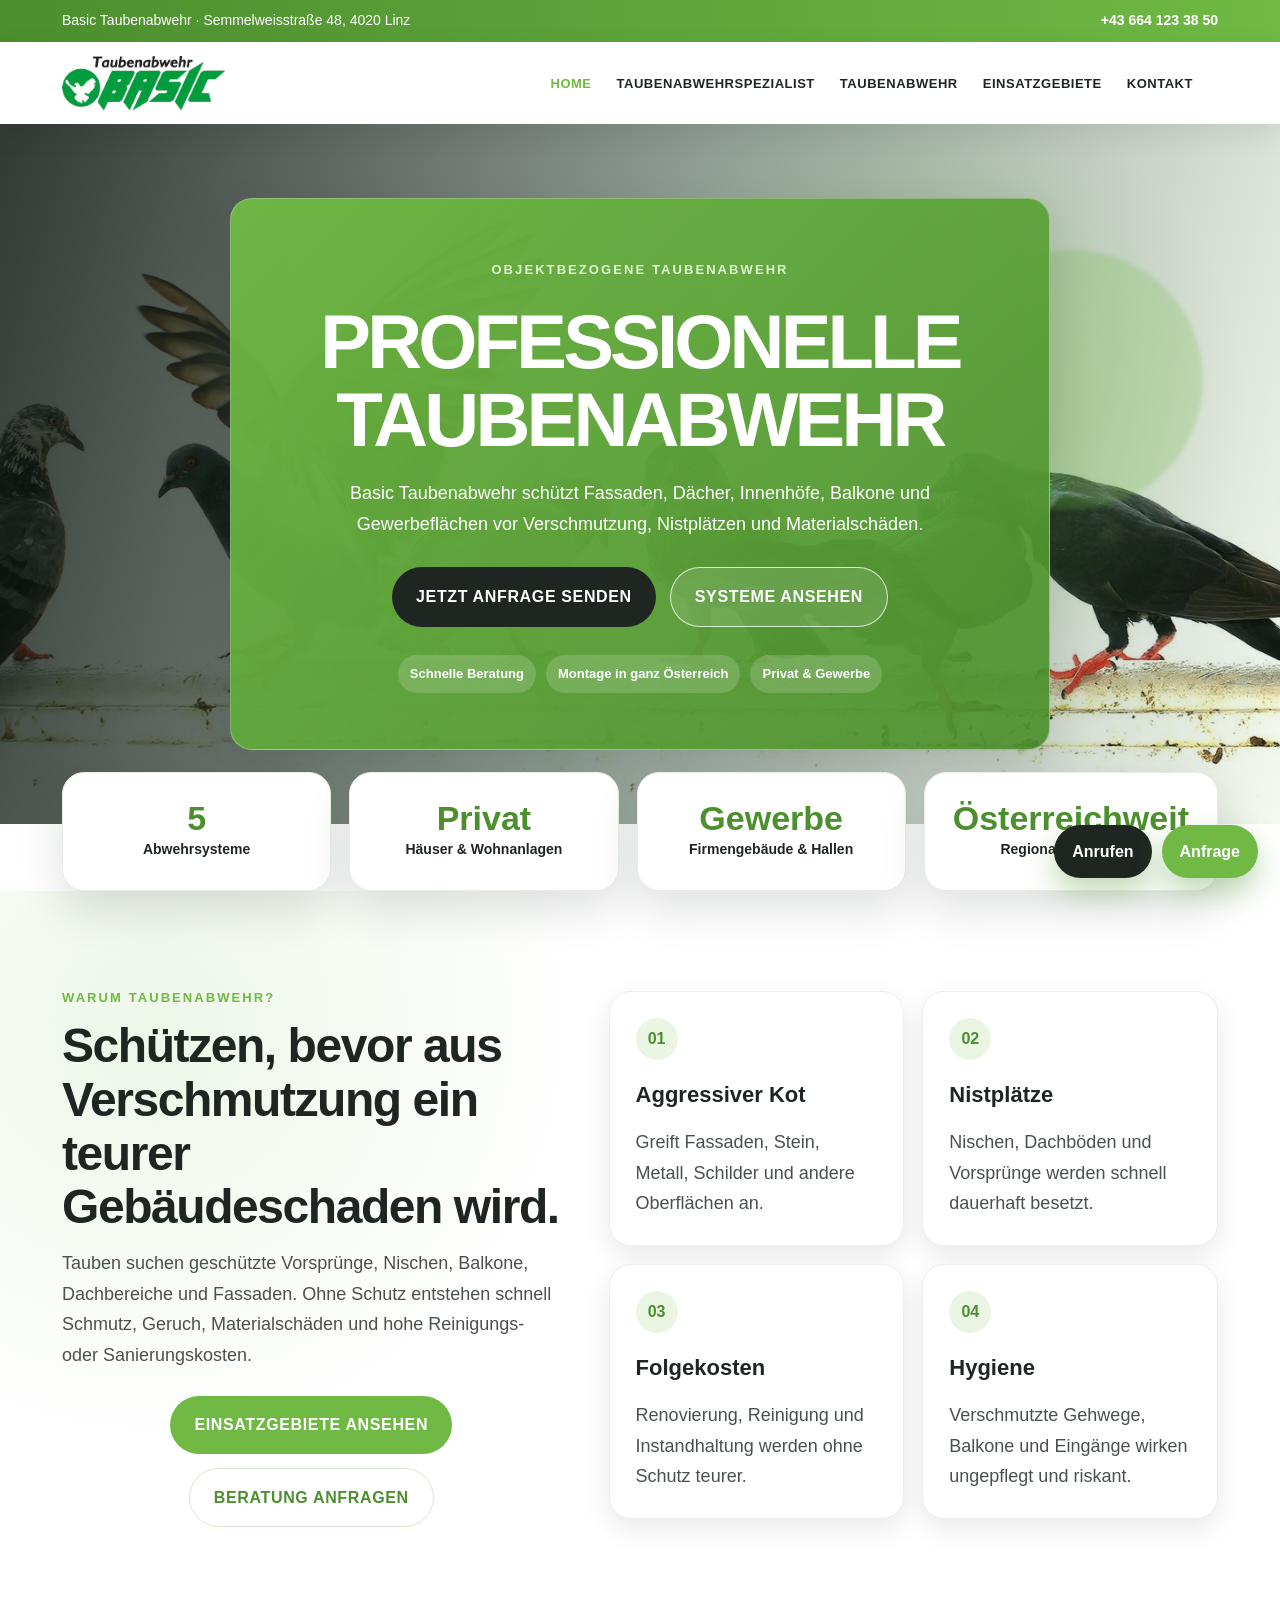
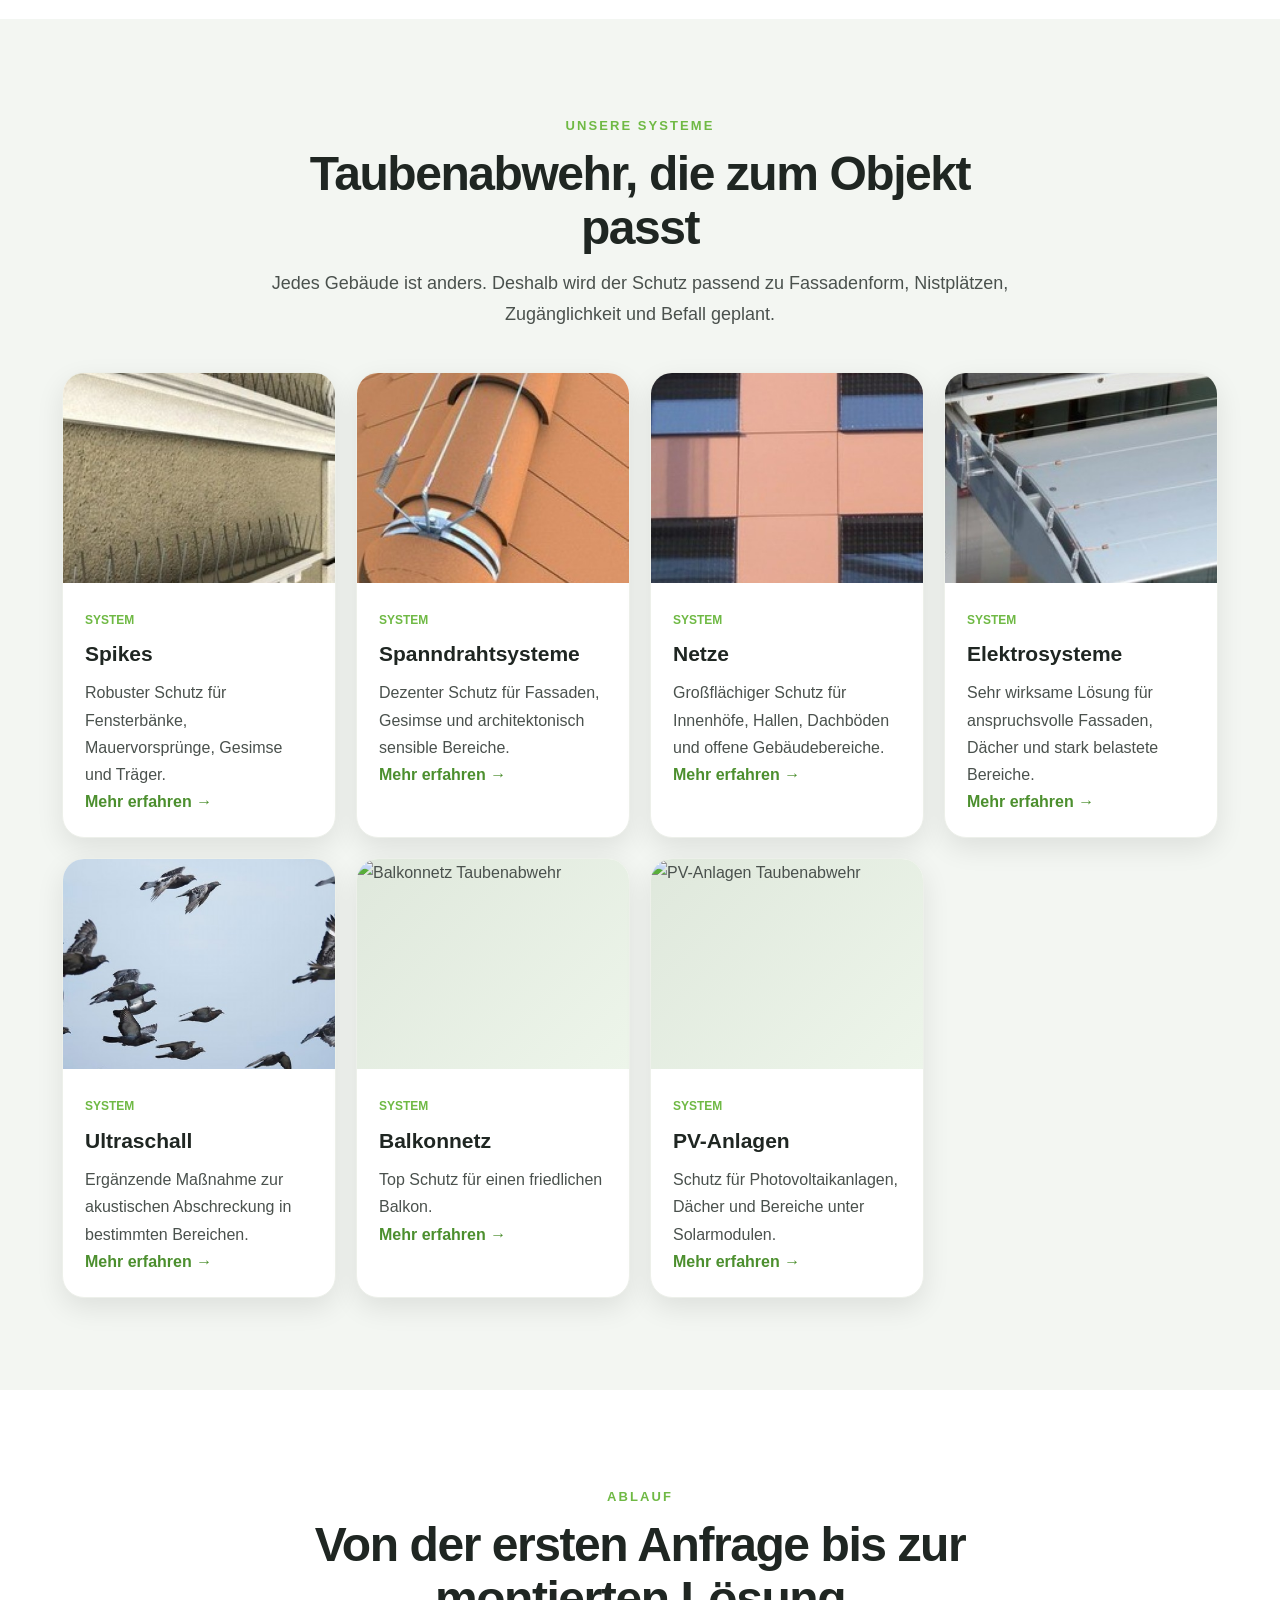
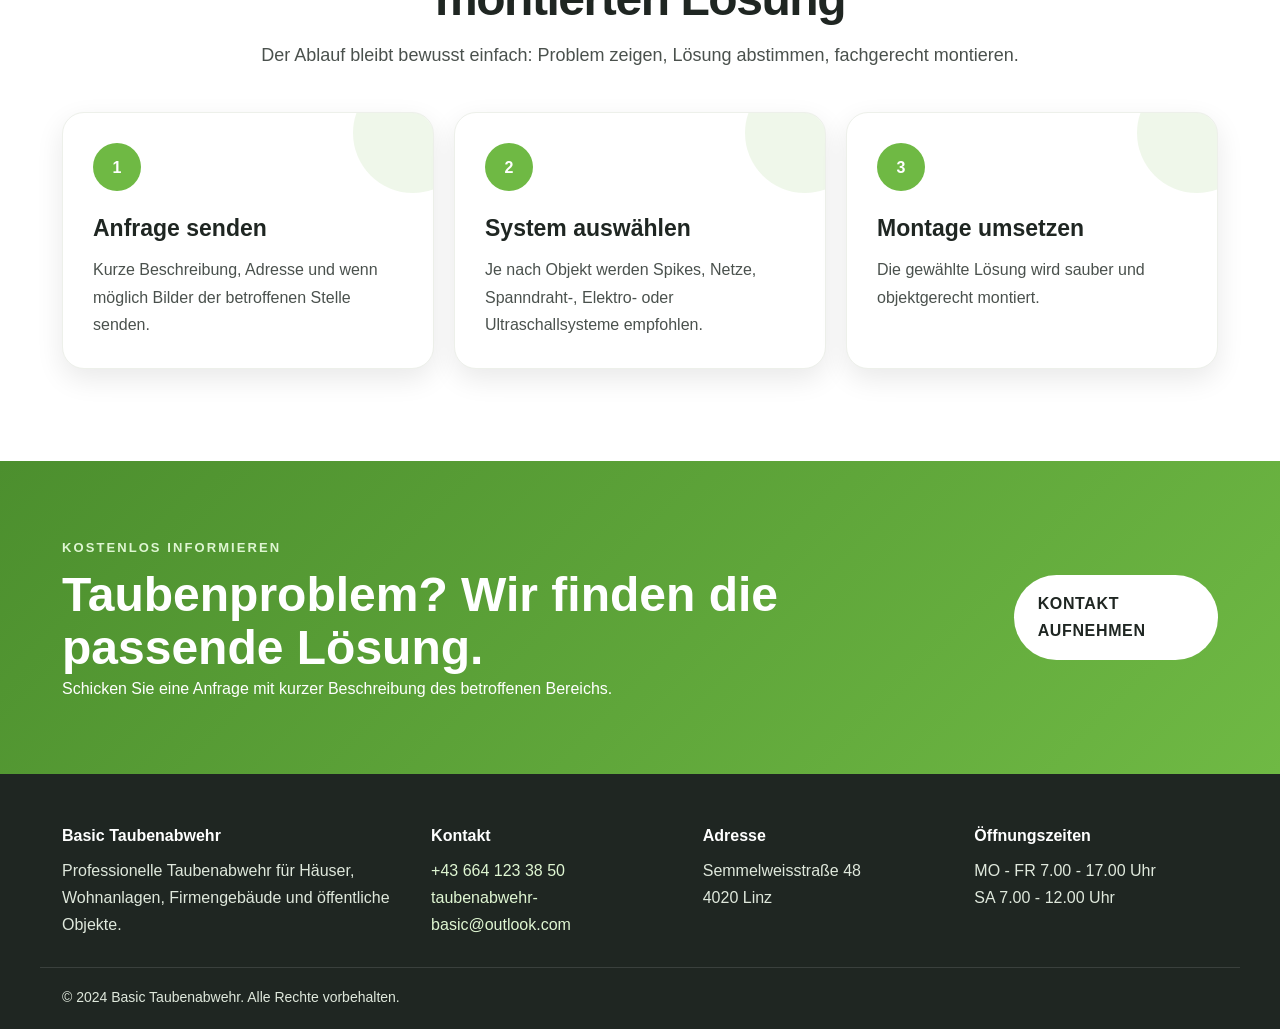
==== commit ade27a91: "Add files via upload" ====
--- a/index.html
+++ b/index.html
@@ -63,7 +63,7 @@
       </div>
       <div class="trust-badges">
         <span>Schnelle Beratung</span>
-        <span>Montage in Österreich</span>
+        <span>Montage in ganz Österreich</span>
         <span>Privat & Gewerbe</span>
       </div>
     </div>
@@ -72,7 +72,7 @@
 
 <section class="stats-band">
   <div class="container stats-grid">
-    <div class="stat-card reveal"><strong data-counter="7">0</strong><span>Abwehrsysteme</span></div>
+    <div class="stat-card reveal"><strong data-counter="5">0</strong><span>Abwehrsysteme</span></div>
     <div class="stat-card reveal"><strong>Privat</strong><span>Häuser & Wohnanlagen</span></div>
     <div class="stat-card reveal"><strong>Gewerbe</strong><span>Firmengebäude & Hallen</span></div>
     <div class="stat-card reveal"><strong>Österreichweit</strong><span>Regionale Betreuung</span></div>
